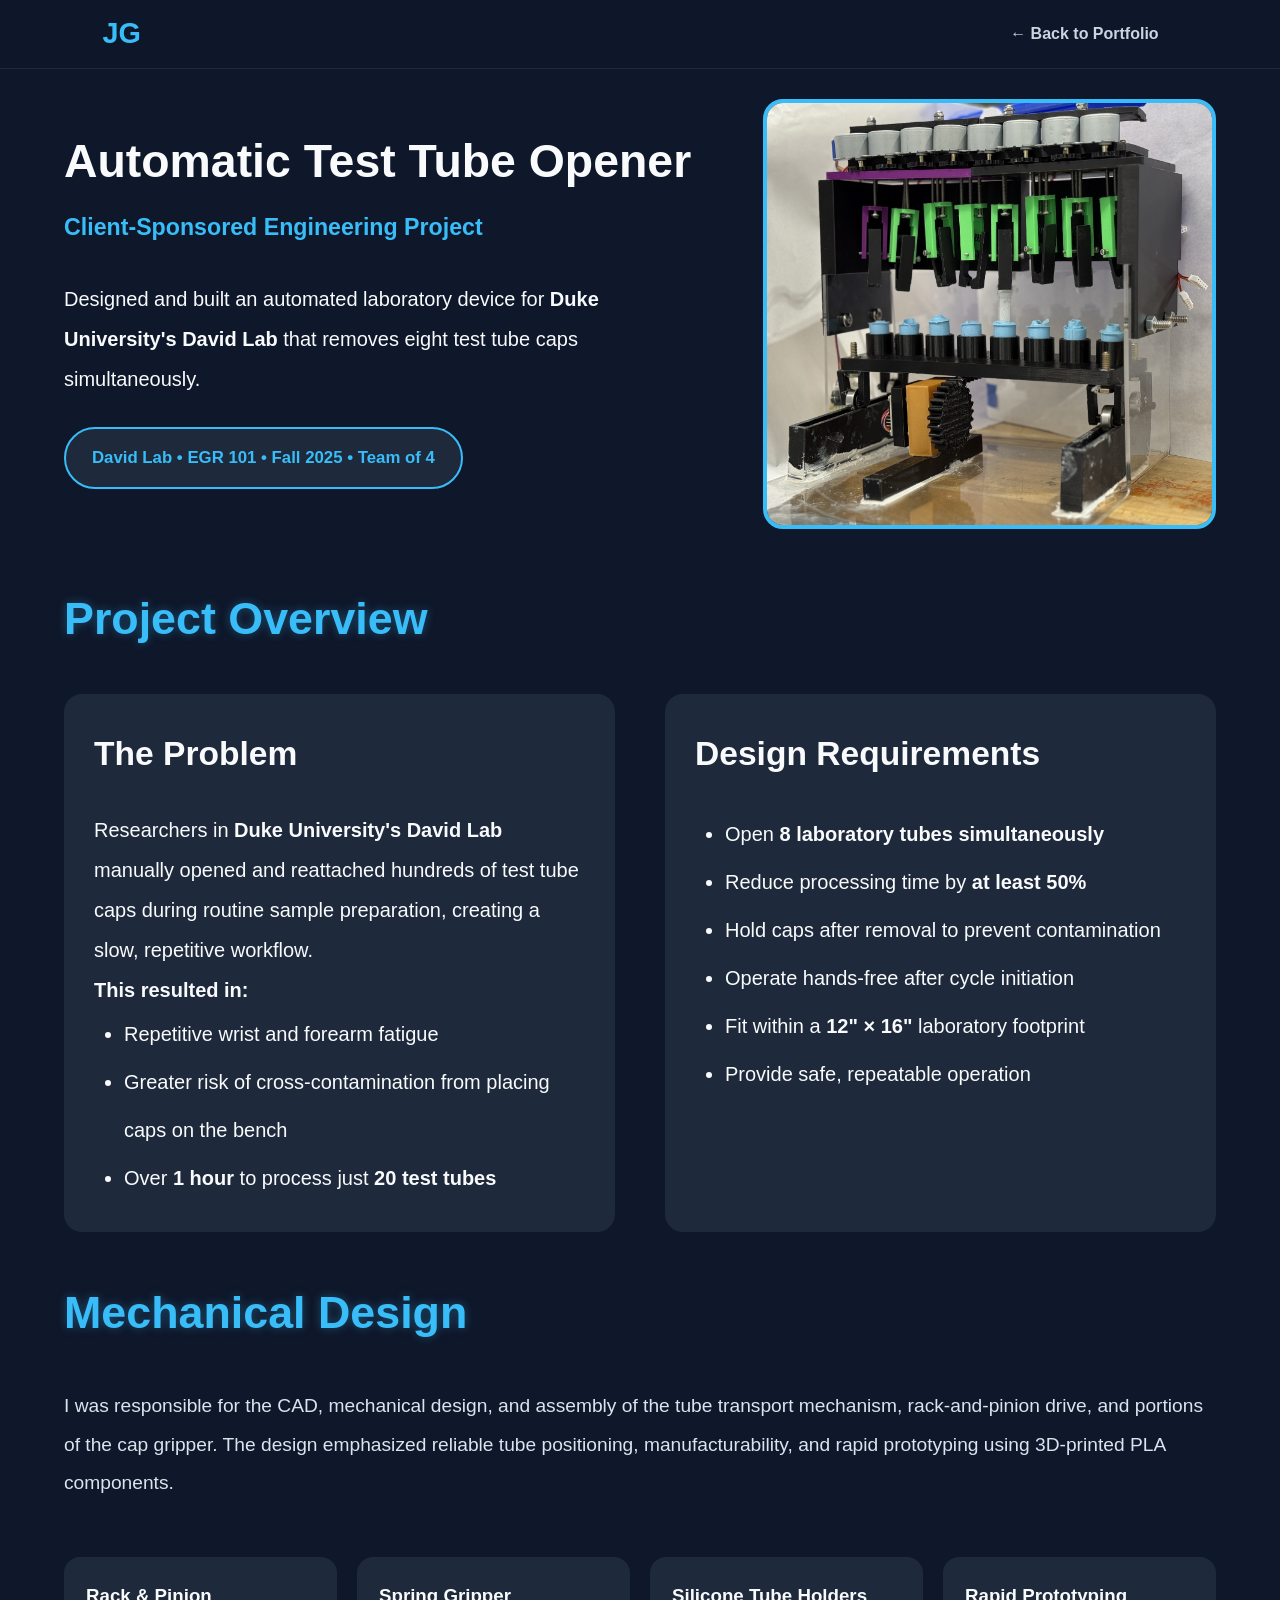
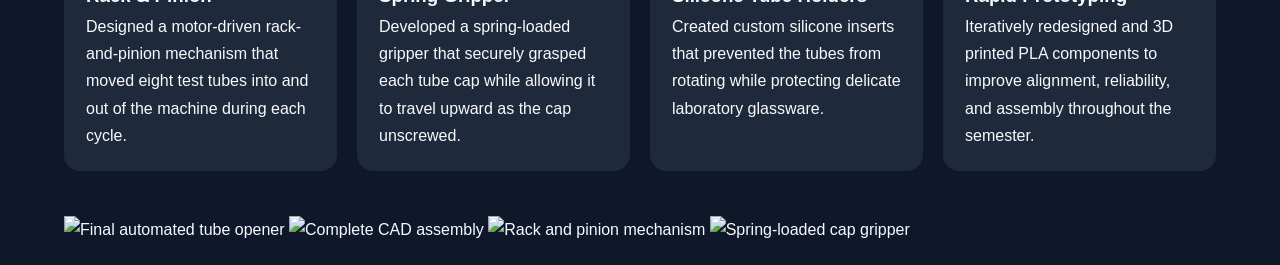
==== Projects/Automated-Test-Tube-Opener/index.html @ b1dd9703 "added tube opener page" ====
<!DOCTYPE html>
<html lang="en">

<head>

    <meta charset="UTF-8">
    <meta name="viewport" content="width=device-width, initial-scale=1.0">

    <title>Automatic Test Tube Opener | Jeremy Ginzburg</title>

    <link rel="stylesheet" href="style.css">

</head>

<body>

<!-- ========================================= -->
<!-- Header -->
<!-- ========================================= -->

<header>

    <a href="../../index.html" class="logo">
        JG
    </a>

    <nav>

        <a href="../../index.html">
            ← Back to Portfolio
        </a>

    </nav>

</header>

<!-- ========================================= -->
<!-- Hero -->
<!-- ========================================= -->

<section class="hero">

    <div>

        <h1>Automatic Test Tube Opener</h1>

        <p class="hero-subtitle">

            Client-Sponsored Engineering Project

        </p>

        <p class="hero-description">

            Designed and built an automated laboratory device for
            <strong>Duke University's David Lab</strong> that removes
            eight test tube caps simultaneously. 
        </p>

        <div class="project-links">

            <span class="project-button">

                David Lab • EGR 101 • Fall 2025 • Team of 4

            </span>

        </div>

    </div>

    <div class="hero-image">

        <img src="Images/Full-Device.jpg"
             alt="Automatic Test Tube Opener">

    </div>

</section>

<!-- ========================================= -->
<!-- Project Overview -->
<!-- ========================================= -->

<!-- ========================================= -->
<!-- Project Overview -->
<!-- ========================================= -->

<section>

    <h2>Project Overview</h2>

    <div class="overview-grid">

        <!-- Left Card -->

        <div class="overview-card">

            <h2>The Problem</h2>

            <p>

                Researchers in <strong>Duke University's David Lab</strong>
                manually opened and reattached hundreds of test tube caps
                during routine sample preparation, creating a slow,
                repetitive workflow.

            </p>

            <p>

                <strong>This resulted in:</strong>

            </p>

            <ul>

                <li>Repetitive wrist and forearm fatigue</li>

                <li>Greater risk of cross-contamination from placing caps on the bench</li>

                <li>Over <strong>1 hour</strong> to process just <strong>20 test tubes</strong></li>

            </ul>

        </div>

        <!-- Right Card -->

        <div class="overview-card">

            <h2>Design Requirements</h2>

            <ul>

                <li>Open <strong>8 laboratory tubes simultaneously</strong></li>

                <li>Reduce processing time by <strong>at least 50%</strong></li>

                <li>Hold caps after removal to prevent contamination</li>

                <li>Operate hands-free after cycle initiation</li>

                <li>Fit within a <strong>12" × 16"</strong> laboratory footprint</li>

                <li>Provide safe, repeatable operation</li>

            </ul>

        </div>

    </div>

</section>
<!-- ========================================= -->
<!-- Mechanical Design -->
<!-- ========================================= -->

<section>

    <h2>Mechanical Design</h2>

    <p class="section-intro">

        I was responsible for the CAD, mechanical design, and assembly of the
        tube transport mechanism, rack-and-pinion drive, and portions of the
        cap gripper. The design emphasized reliable tube positioning,
        manufacturability, and rapid prototyping using 3D-printed PLA
        components.

    </p>

    <!-- Design Features -->

    <div class="feature-grid">

        <div class="feature-box">
            <h3>Rack &amp; Pinion</h3>

            <p>
                Designed a motor-driven rack-and-pinion mechanism that moved
                eight test tubes into and out of the machine during each cycle.
            </p>
        </div>

        <div class="feature-box">
            <h3>Spring Gripper</h3>

            <p>
                Developed a spring-loaded gripper that securely grasped each
                tube cap while allowing it to travel upward as the cap
                unscrewed.
            </p>
        </div>

        <div class="feature-box">
            <h3>Silicone Tube Holders</h3>

            <p>
                Created custom silicone inserts that prevented the tubes from
                rotating while protecting delicate laboratory glassware.
            </p>
        </div>

        <div class="feature-box">
            <h3>Rapid Prototyping</h3>

            <p>
                Iteratively redesigned and 3D printed PLA components to improve
                alignment, reliability, and assembly throughout the semester.
            </p>
        </div>

    </div>

    <!-- Images -->

    <div class="gallery-grid">

        <img src="Images/full-device.jpg"
             alt="Final automated tube opener">

        <img src="Images/cad-assembly.png"
             alt="Complete CAD assembly">

        <img src="Images/rack-pinion.jpg"
             alt="Rack and pinion mechanism">

        <img src="Images/gripper.jpg"
             alt="Spring-loaded cap gripper">

    </div>

</section>

</body>

</html>
---- Projects/Automated-Test-Tube-Opener/style.css ----
/* =====================================================
   GENERAL
===================================================== */

*{
    margin:0;
    padding:0;
    box-sizing:border-box;
}

html{
    scroll-behavior:smooth;
}

body{
    font-family:Arial, Helvetica, sans-serif;
    background:#0f172a;
    color:#f8fafc;
    line-height:1.8;
}

/* =====================================================
   HEADER
===================================================== */

header{
    position:sticky;
    top:0;
    z-index:1000;

    display:flex;
    justify-content:space-between;
    align-items:center;

    padding:8px 8%;

    background:rgba(15,23,42,.95);
    backdrop-filter:blur(12px);
    border-bottom:1px solid #1e293b;
}

.logo{
    font-size:1.8rem;
    font-weight:700;
    color:#38bdf8;
    text-decoration:none;
}

nav{
    display:flex;
    gap:12px;
}

nav a{
    display:inline-flex;
    align-items:center;
    gap:8px;

    padding:10px 18px;

    color:#cbd5e1;
    text-decoration:none;
    font-weight:600;

    border-radius:999px;
    border:1px solid transparent;

    transition:all .25s ease;
}

nav a:hover{
    color:#38bdf8;
    background:#1e293b;
    border-color:#38bdf8;
    transform:translateY(-2px);
    box-shadow:0 0 14px rgba(56,189,248,.22);
}

/* =====================================================
   GLOBAL SECTION
===================================================== */

section{
    width:90%;
    max-width:1400px;
    margin:auto;
    padding:20px 0;
}

footer{
    width:90%;
    max-width:1400px;
    margin:auto;
    padding:20px 0;
    text-align:center;
    border-top:1px solid #1e293b;
}

section > h2{

    color:#38bdf8;
    font-size:2.8rem;
    font-weight:700;

    text-shadow:
        0 0 10px rgba(56,189,248,.35);

    margin-bottom:35px;
}

.section-intro{
    font-size:1.20rem;
    line-height:2;
    color:#dbe4ee;
    margin-bottom:55px;
    max-width:none;
}


/* =====================================================
   HERO
===================================================== */

.hero{
    display:grid;
    grid-template-columns:1.25fr .9fr;
    align-items:center;
    gap:70px;

    margin-top:10px;   /* adjust 40–70px to taste */
}

.hero h1{
    font-size:2.9rem;
    line-height:1.1;
    margin-bottom:20px;
}

.hero-subtitle{

    color:#38bdf8;
    font-size:1.45rem;
    font-weight:700;

    margin-bottom:30px;
}

.hero-description{

    max-width:680px;

    font-size:1.25rem;

    line-height:2;
}

.hero-image{
    text-align:center;
}

.hero-image img{

    width:100%;
    max-width:520px;

    height:auto;

    border-radius:20px;

    object-fit:cover;

    border:4px solid #38bdf8;
}
.project-links{

    margin:28px 0 12px;

    display:flex;
}

.project-button{

    display:inline-flex;

    align-items:center;

    padding:14px 26px;

    border-radius:999px;

    background:#1e293b;

    border:2px solid #38bdf8;

    color:#38bdf8;

    text-decoration:none;

    font-weight:600;
    
    font-size:1.05rem;

    transition:all .25s ease;
}

.project-button:hover{

    background:#38bdf8;

    color:#0f172a;

    transform:translateY(-3px);

    box-shadow:0 10px 25px rgba(56,189,248,.30);
}

.repo-description{

    margin-top:14px;

    color:#94a3b8;

    font-size:1rem;

    line-height:1.7;

    max-width:700px;
}

/* =====================================================
   OVERVIEW
===================================================== */

.overview-grid{

    display:grid;

    grid-template-columns:1fr 1fr;

    gap:50px;
    margin-top:0px;
}

.overview-card{

    background:#1e293b;

    border-radius:18px;

    padding:30px;
    transition:transform .25s ease, box-shadow .25s ease;
}
.overview-card:hover{
    transform:translateY(-6px);
    box-shadow:0 12px 30px rgba(0,0,0,.25);
}

.overview-card h2{

    font-size:2.1rem;

    margin-bottom:25px;
}

.overview-card:first-child p{

    font-size:1.25rem;

    line-height:2;
}

.overview-card ul{

    padding-left:30px;
}

.overview-card li{

    font-size:1.25rem;

    line-height:2.4;
}

/* =====================================================
   SYSTEM ARCHITECTURE
===================================================== */

.architecture-grid{

    display:grid;

    grid-template-columns:repeat(auto-fit,minmax(330px,1fr));

    gap:30px;
}

.architecture-card{

    background:#1e293b;

    border-radius:18px;

    padding:35px;

    transition:.25s;
}

.architecture-card:hover{

    transform:translateY(-6px);
}

.architecture-card h3{

    color:#38bdf8;

    font-size:1.8rem;

    margin-bottom:20px;
}

.architecture-card h4{

    color:#94a3b8;

    margin-top:20px;

    margin-bottom:12px;

    text-transform:uppercase;

    letter-spacing:1px;

    font-size:1.2rem;
}

.architecture-card ul{

    padding-left:24px;
}

.architecture-card li{

    font-size:1.1rem;

    line-height:2;
}
/* =====================================================
   MECHANICAL DESIGN
===================================================== */

.mechanical-design{
    width:90%;
    max-width:1200px;
    margin:auto;
    padding:35px 0;
}

.mechanical-design h2{
    font-size:2.5rem;
    color:#38bdf8;
    margin-bottom:20px;
}

.mechanical-design .section-intro{
    font-size:1.2rem;
    line-height:1.8;
    margin-bottom:35px;
}

/* ---------- Feature Cards ---------- */

.feature-grid{
    display:grid;
    grid-template-columns:repeat(4,1fr);
    gap:20px;
    margin-bottom:45px;
}

.feature-box{
    background:#1e293b;
    border-radius:16px;
    padding:22px;
    transition:.25s ease;
}

.feature-box:hover{
    transform:translateY(-6px);
    box-shadow:0 12px 30px rgba(0,0,0,.25);
}

.feature-box h4{
    color:#38bdf8;
    font-size:1.25rem;
    margin-bottom:12px;
}

.feature-box p{
    font-size:1rem;
    line-height:1.7;
}

/* ---------- CAD + Video ---------- */

.mechanical-media{
    display:grid;
    grid-template-columns:1fr 1fr;
    gap:35px;
}

.media-card{
    background:#1e293b;
    padding:22px;
    border-radius:18px;
}

.media-card img,
.media-card video{
    width:100%;
    height:400px;
    display:block;
    border-radius:14px;
}

.media-card h4{
    margin-top:18px;
    color:#38bdf8;
    font-size:1.25rem;
}

.media-card p{
    margin-top:8px;
    font-size:1rem;
    line-height:1.7;
}

/* =====================================================
   ELECTRONICS
===================================================== */

.electronics{
    padding:35px 0;
}

.electronics .section-intro{
    max-width:1200px;
    margin-bottom:30px;
    font-size:1.2rem;
    line-height:1.7;
}

/* ---------- Feature Cards ---------- */

.electronics-features{
    display:grid;
    grid-template-columns:repeat(4,1fr);
    gap:20px;
    margin-bottom:15px;
}

.electronics-card{
    background:#272b46;
    border-radius:16px;
    padding:22px;

    transition:transform .25s ease,
               box-shadow .25s ease;
}

.electronics-card:hover{
    transform:translateY(-6px);
    box-shadow:0 12px 30px rgba(0,0,0,.25);
}

.electronics-card h3{
    color:#38bdf8;
    font-size:1.3rem;
    margin-bottom:12px;
}

.electronics-card p{
    font-size:.98rem;
    line-height:1.6;
}

/* ---------- Images ---------- */

.electronics-images{
    display:grid;
    grid-template-columns:1fr 1fr;
    gap:25px;
    align-items:start;
}

.electronics-image{
    text-align:center;
}

.electronics-image img{
    width:100%;
    height:300px;
    object-fit:contain;
    background:white;
    border-radius:16px;
    display:block;
}

.diagram-caption{
    margin-top:12px;
    font-size:.9rem;
    font-style:italic;
    opacity:.75;
}

/* =====================================================
   BUTTONS
===================================================== */

.button{
    display:inline-block;
    margin-top:25px;
    padding:12px 30px;
    border:2px solid #38bdf8;
    border-radius:8px;
    color:white;
    text-decoration:none;
    transition:.25s;
}

.button:hover{
    background:#38bdf8;
    color:#0f172a;
}

/* =====================================================
   FOOTER
===================================================== */

footer{
    text-align:center;
    color:#94a3b8;
}

/* =====================================================
   MOBILE
===================================================== */

@media (max-width:1000px){

.hero{
    grid-template-columns:1fr;
    text-align:center;
}

.hero-description{
    margin:auto;
    font-size:1.25rem;
}

.hero-image{
    order:-1;
}

.overview-grid{
    grid-template-columns:1fr;
}

.architecture-grid{
    grid-template-columns:1fr;
}

.mechanical-grid{
    grid-template-columns:1fr;
}

.electronics-grid{
    grid-template-columns:1fr;
}

.feature-grid{
    grid-template-columns:1fr;
}

.hero-image img{
    width:320px;
    height:320px;
}

.mechanical-image img,
.mechanical-image video{
    width:100%;
}

h2{
    font-size:2.4rem;
}

.hero h1{
    font-size:2.8rem;
}

}
/*====================================================
ENGINEERING DEVELOPMENT TIMELINE
====================================================*/

.timeline{

    width:90%;
    max-width:1200px;
    margin:auto;
    padding:10px 0;
}

.timeline-card{

    background:#1e293b;

    border-radius:20px;

    padding:30px;

    margin-bottom:35px;

    transition:.25s;
}

.timeline-card:hover{

    transform:translateY(-6px);

    box-shadow:0 14px 35px rgba(0,0,0,.25);
}

.timeline-header{

    display:flex;

    justify-content:space-between;

    align-items:center;

    gap:20px;

    margin-bottom:22px;
}

.timeline-header h3{

    color:#38bdf8;

    font-size:1.7rem;

    margin:0;
}

.timeline-date{

    background:#334155;

    color:#38bdf8;

    padding:6px 14px;

    border-radius:999px;

    font-size:1.05rem;

    font-weight:700;

    white-space:nowrap;
}

.timeline-gallery{

    display:grid;

    grid-template-columns:repeat(3,1fr);

    gap:18px;

    margin-bottom:22px;
}

.timeline-gallery img,
.timeline-gallery video{

    width:100%;

    height:180px;

    object-fit:cover;

    border-radius:14px;

    background:white;
}

.timeline-card p{

    font-size:1.1rem;

    line-height:1.9;
}
/* =====================================================
   FUTURE DEVELOPMENT
===================================================== */

.future-development{
    margin-top:10px;
}

.future-grid{

    display:grid;

    grid-template-columns:repeat(3,1fr);

    gap:28px;

    margin-top:40px;
}

.future-card{

    background:#1e293b;

    padding:28px;

    border-radius:18px;

    transition:transform .25s ease,
               box-shadow .25s ease;
}

.future-card:hover{

    transform:translateY(-6px);

    box-shadow:0 12px 30px rgba(0,0,0,.25);
}

.future-card h3{

    color:#38bdf8;

    font-size:1.6rem;

    margin-bottom:18px;
}

.future-card ul{

    padding-left:22px;
}

.future-card li{

    font-size:1.08rem;

    line-height:1.9;

    margin-bottom:12px;
}
.closing-statement{

    max-width:900px;

    margin:70px auto 20px;

    text-align:center;
}

.closing-statement p{

    font-size:1.3rem;

    line-height:2;

    color:#dbe4ee;

    font-style:italic;
}
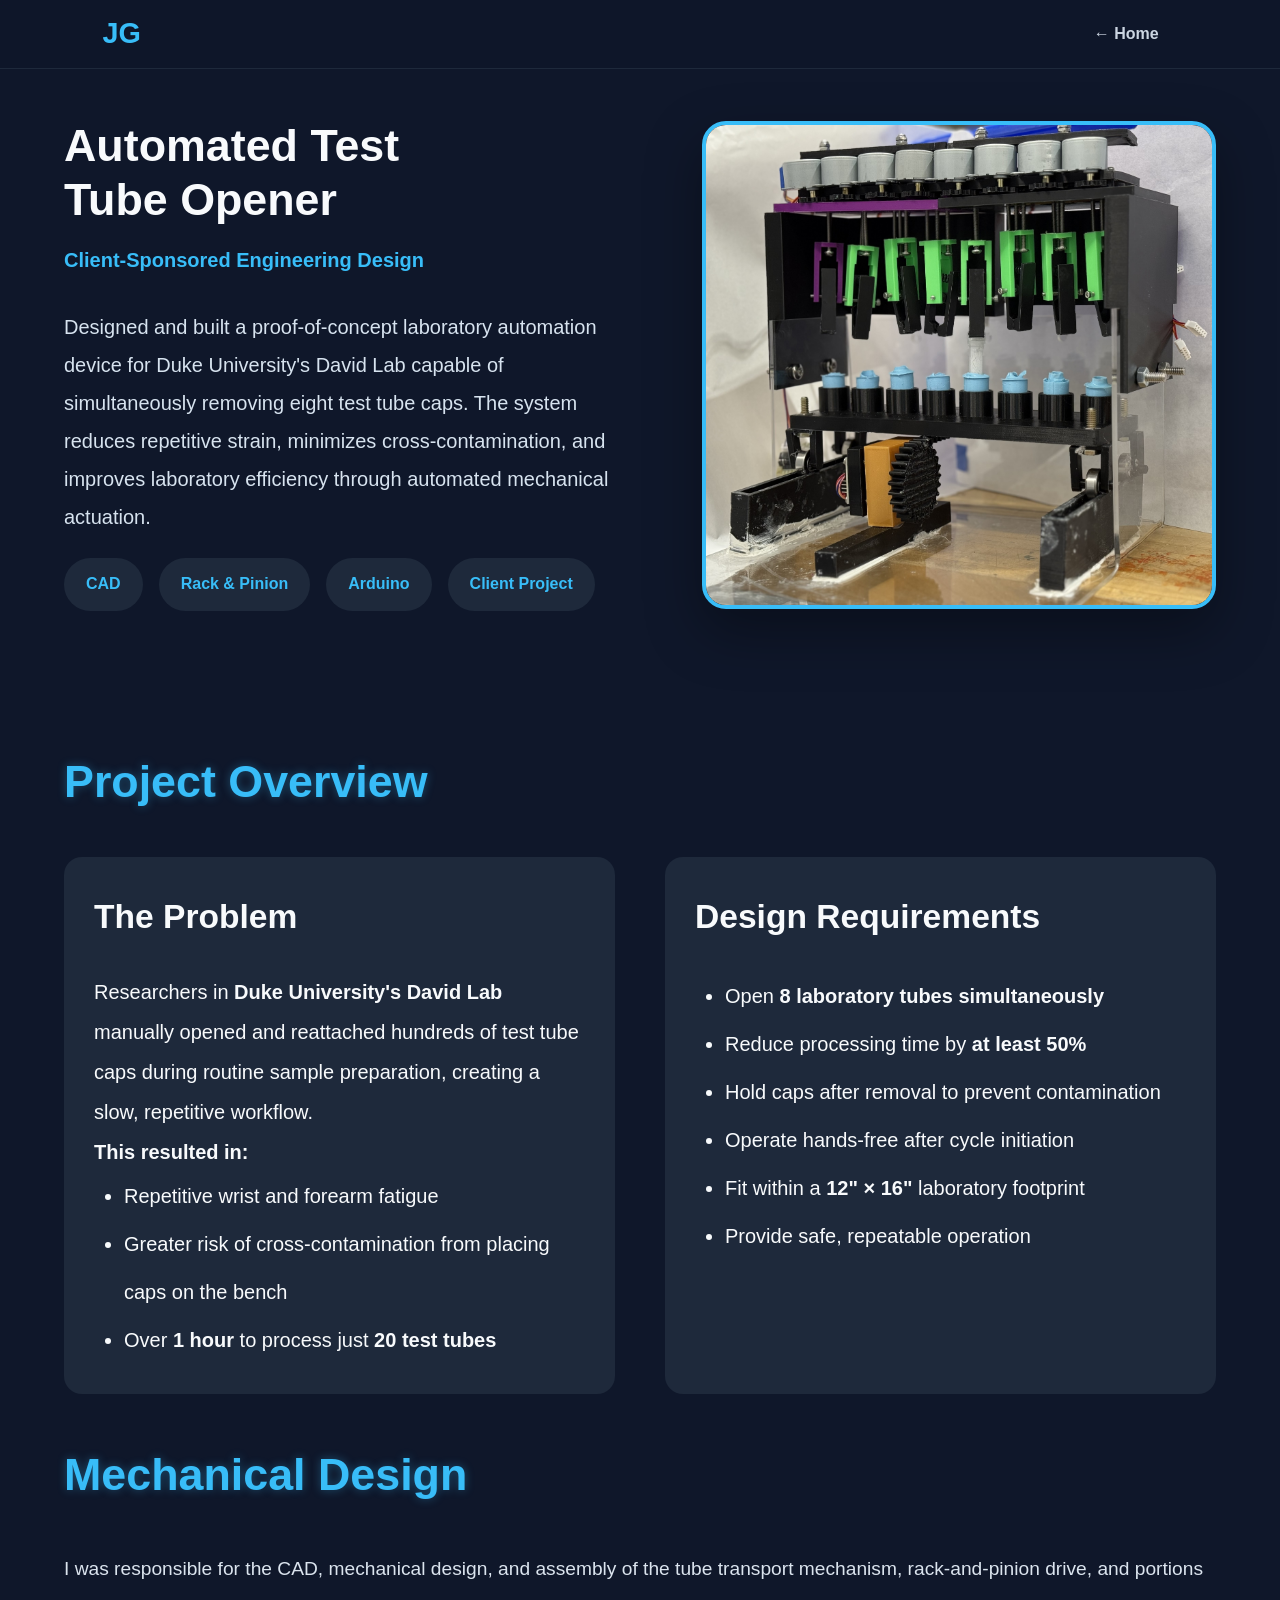
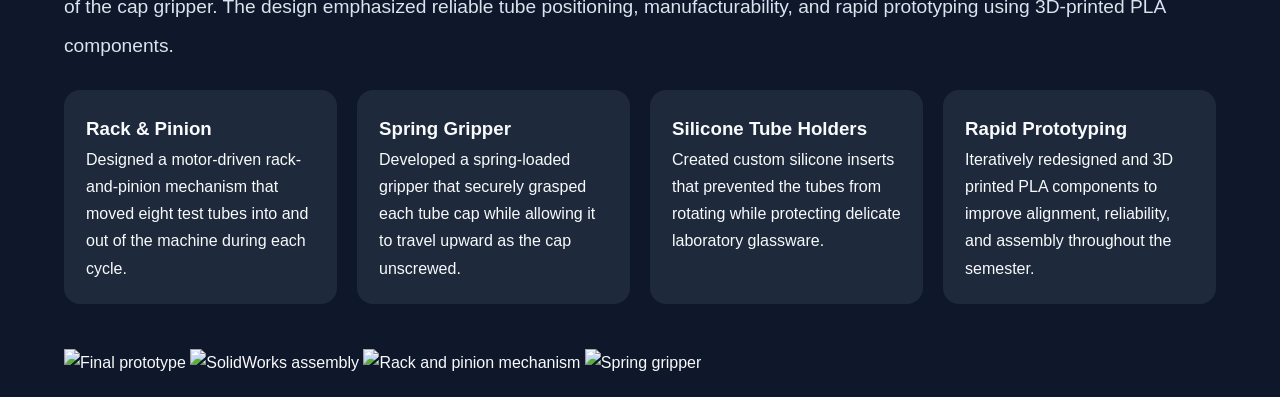
==== commit 190f7e48: "changed tube opener" ====
--- a/Projects/Automated-Test-Tube-Opener/index.html
+++ b/Projects/Automated-Test-Tube-Opener/index.html
@@ -6,7 +6,7 @@
     <meta charset="UTF-8">
     <meta name="viewport" content="width=device-width, initial-scale=1.0">
 
-    <title>Automatic Test Tube Opener | Jeremy Ginzburg</title>
+    <title>Automated Test Tube Opener | Jeremy Ginzburg</title>
 
     <link rel="stylesheet" href="style.css">
 
@@ -20,52 +20,46 @@
 
 <header>
 
-    <a href="../../index.html" class="logo">
-        JG
-    </a>
+    <a href="../../index.html" class="logo">JG</a>
 
     <nav>
-
-        <a href="../../index.html">
-            ← Back to Portfolio
-        </a>
-
+        <a href="../../index.html">← Home</a>
     </nav>
 
 </header>
 
-<!-- ========================================= -->
-<!-- Hero -->
-<!-- ========================================= -->
 
 <section class="hero">
 
-    <div>
-
-        <h1>Automatic Test Tube Opener</h1>
+    <div class="hero-content">
+
+        <h1>Automated Test <br> Tube Opener</h1>
 
         <p class="hero-subtitle">
-
-            Client-Sponsored Engineering Project
-
+            Client-Sponsored Engineering Design
         </p>
 
         <p class="hero-description">
 
-            Designed and built an automated laboratory device for
-            <strong>Duke University's David Lab</strong> that removes
-            eight test tube caps simultaneously. 
+            Designed and built a proof-of-concept laboratory automation device
+            for Duke University's David Lab capable of simultaneously removing
+            eight test tube caps. The system reduces repetitive strain,
+            minimizes cross-contamination, and improves laboratory efficiency
+            through automated mechanical actuation.
+
         </p>
 
-        <div class="project-links">
-
-            <span class="project-button">
-
-                David Lab • EGR 101 • Fall 2025 • Team of 4
-
-            </span>
-
-        </div>
+        <div class="hero-tags">
+
+    <span>CAD</span>
+
+    <span>Rack & Pinion</span>
+
+    <span>Arduino</span>
+
+    <span>Client Project</span>
+
+</div>
 
     </div>
 
@@ -213,23 +207,21 @@
 
     </div>
 
-    <!-- Images -->
-
-    <div class="gallery-grid">
-
-        <img src="Images/full-device.jpg"
-             alt="Final automated tube opener">
-
-        <img src="Images/cad-assembly.png"
-             alt="Complete CAD assembly">
-
-        <img src="Images/rack-pinion.jpg"
-             alt="Rack and pinion mechanism">
-
-        <img src="Images/gripper.jpg"
-             alt="Spring-loaded cap gripper">
-
-    </div>
+    <div class="mechanical-gallery">
+
+    <img src="Images/full-device.jpg"
+         alt="Final prototype">
+
+    <img src="Images/cad-assembly.png"
+         alt="SolidWorks assembly">
+
+    <img src="Images/rack-pinion.jpg"
+         alt="Rack and pinion mechanism">
+
+    <img src="Images/gripper.jpg"
+         alt="Spring gripper">
+
+</div>
 
 </section>
 
--- a/Projects/Automated-Test-Tube-Opener/style.css
+++ b/Projects/Automated-Test-Tube-Opener/style.css
@@ -1,3 +1,6 @@
+html, body{
+    overflow-x:hidden;
+}
 /* =====================================================
    GENERAL
 ===================================================== */
@@ -112,119 +115,124 @@
     font-size:1.20rem;
     line-height:2;
     color:#dbe4ee;
-    margin-bottom:55px;
+    margin-bottom:25px;
     max-width:none;
 }
 
 
-/* =====================================================
+/* ==========================================
    HERO
-===================================================== */
+========================================== */
 
 .hero{
-    display:grid;
-    grid-template-columns:1.25fr .9fr;
+
+    width:min(90%,1320px);
+
+    margin:30px auto 90px;
+
+    display:grid;
+    grid-template-columns:1.05fr .95fr;
+
+    gap:70px;
+
     align-items:center;
-    gap:70px;
-
-    margin-top:10px;   /* adjust 40–70px to taste */
-}
-
-.hero h1{
-    font-size:2.9rem;
-    line-height:1.1;
-    margin-bottom:20px;
+
+}
+
+.hero-content h1{
+
+    font-size:2.8rem;
+
+    line-height:1.2;
+
+    margin-bottom:16px;
+
 }
 
 .hero-subtitle{
 
     color:#38bdf8;
-    font-size:1.45rem;
-    font-weight:700;
+
+    font-size:1.25rem;
+
+    font-weight:600;
 
     margin-bottom:30px;
+
 }
 
 .hero-description{
 
-    max-width:680px;
+    max-width:650px;
 
     font-size:1.25rem;
 
-    line-height:2;
+    line-height:1.9;
+
+    color:#d7e3ef;
+
+    margin-bottom:22px;
+
+}
+
+.hero-tags{
+
+    display:flex;
+
+    flex-wrap:wrap;
+
+    gap:16px;
+
+}
+
+.hero-tags span{
+
+    background:#1e293b;
+
+    color:#38bdf8;
+
+    padding:12px 22px;
+
+    border-radius:999px;
+
+    font-weight:600;
+
+    font-size:1rem;
+
+    transition:.25s;
+
+}
+
+.hero-tags span:hover{
+
+    transform:translateY(-3px);
+
+    background:#26344a;
+
 }
 
 .hero-image{
-    text-align:center;
+
+    display:flex;
+
+    justify-content:center;
+
 }
 
 .hero-image img{
 
     width:100%;
+
     max-width:520px;
 
-    height:auto;
-
-    border-radius:20px;
-
-    object-fit:cover;
+    border-radius:24px;
 
     border:4px solid #38bdf8;
-}
-.project-links{
-
-    margin:28px 0 12px;
-
-    display:flex;
-}
-
-.project-button{
-
-    display:inline-flex;
-
-    align-items:center;
-
-    padding:14px 26px;
-
-    border-radius:999px;
-
-    background:#1e293b;
-
-    border:2px solid #38bdf8;
-
-    color:#38bdf8;
-
-    text-decoration:none;
-
-    font-weight:600;
-    
-    font-size:1.05rem;
-
-    transition:all .25s ease;
-}
-
-.project-button:hover{
-
-    background:#38bdf8;
-
-    color:#0f172a;
-
-    transform:translateY(-3px);
-
-    box-shadow:0 10px 25px rgba(56,189,248,.30);
-}
-
-.repo-description{
-
-    margin-top:14px;
-
-    color:#94a3b8;
-
-    font-size:1rem;
-
-    line-height:1.7;
-
-    max-width:700px;
+
+    display:block;
+
+    box-shadow:0 22px 55px rgba(0,0,0,.35);
+
 }
 
 /* =====================================================
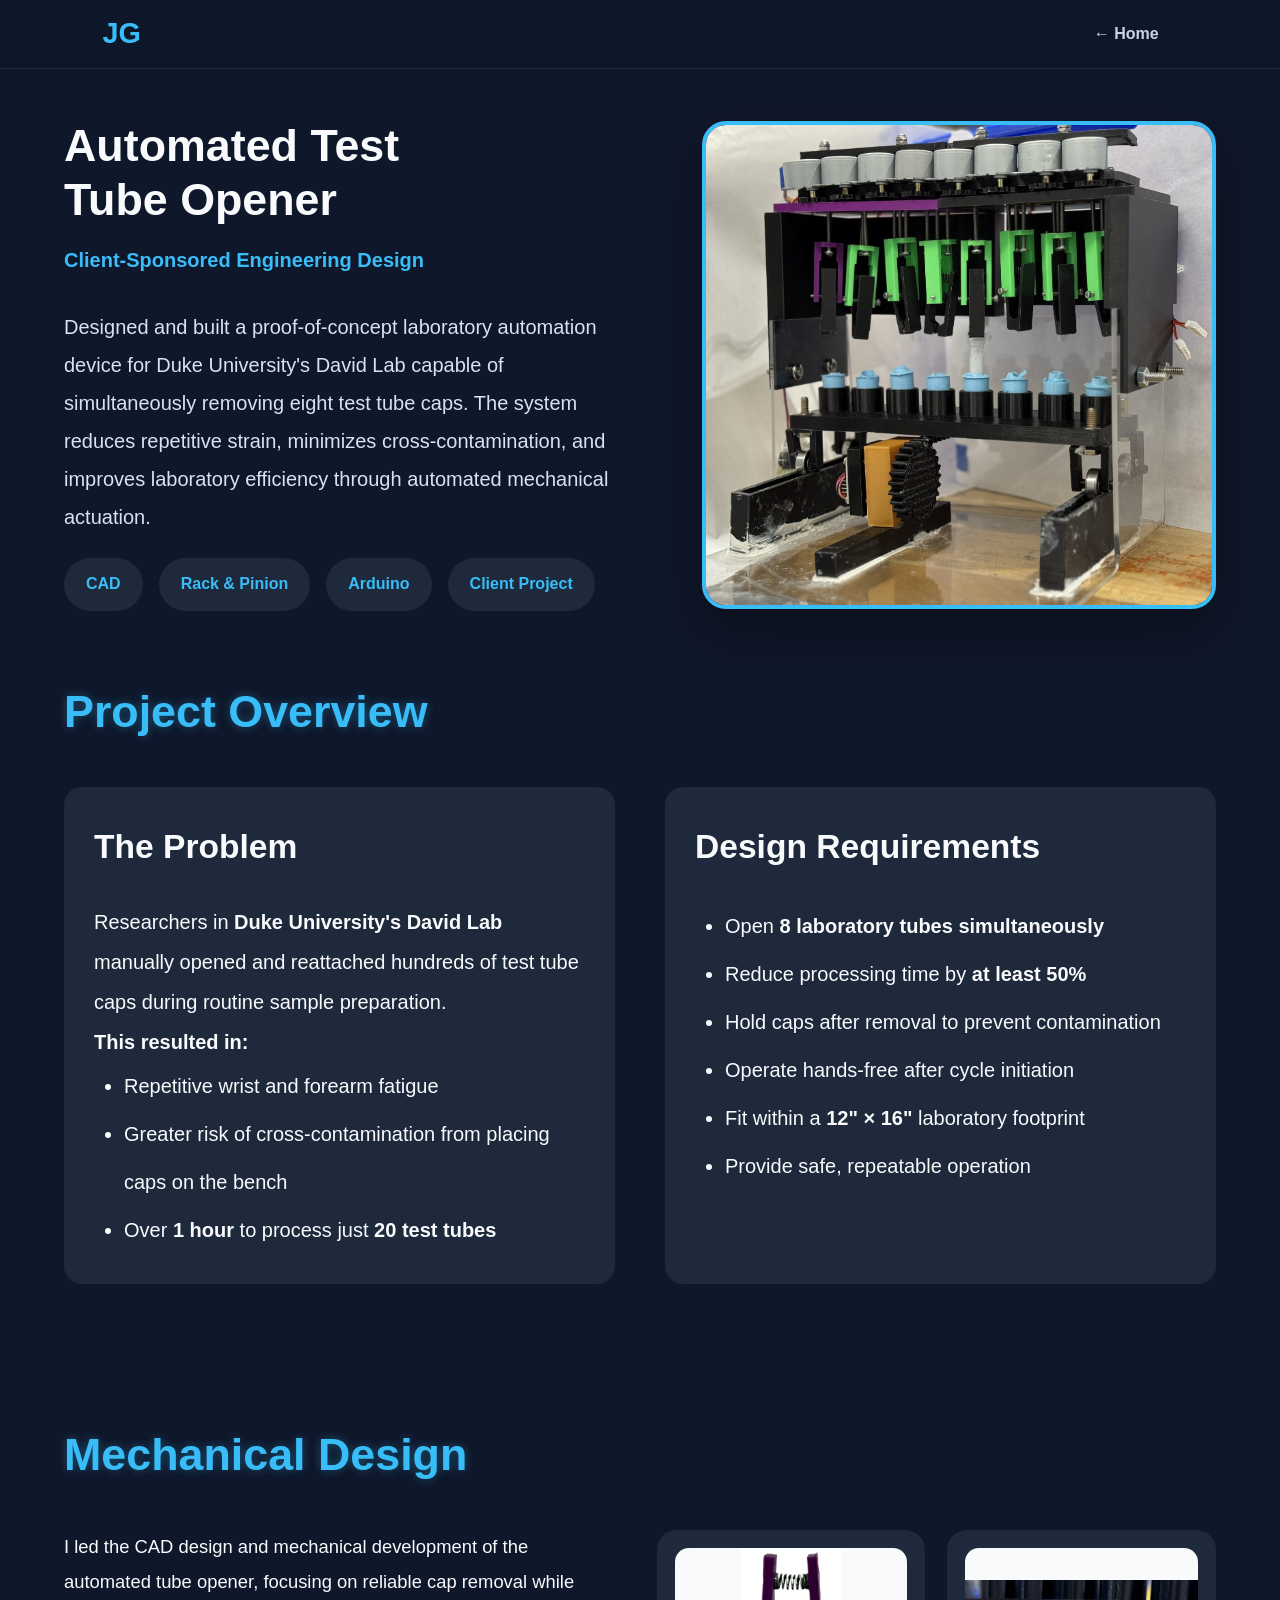
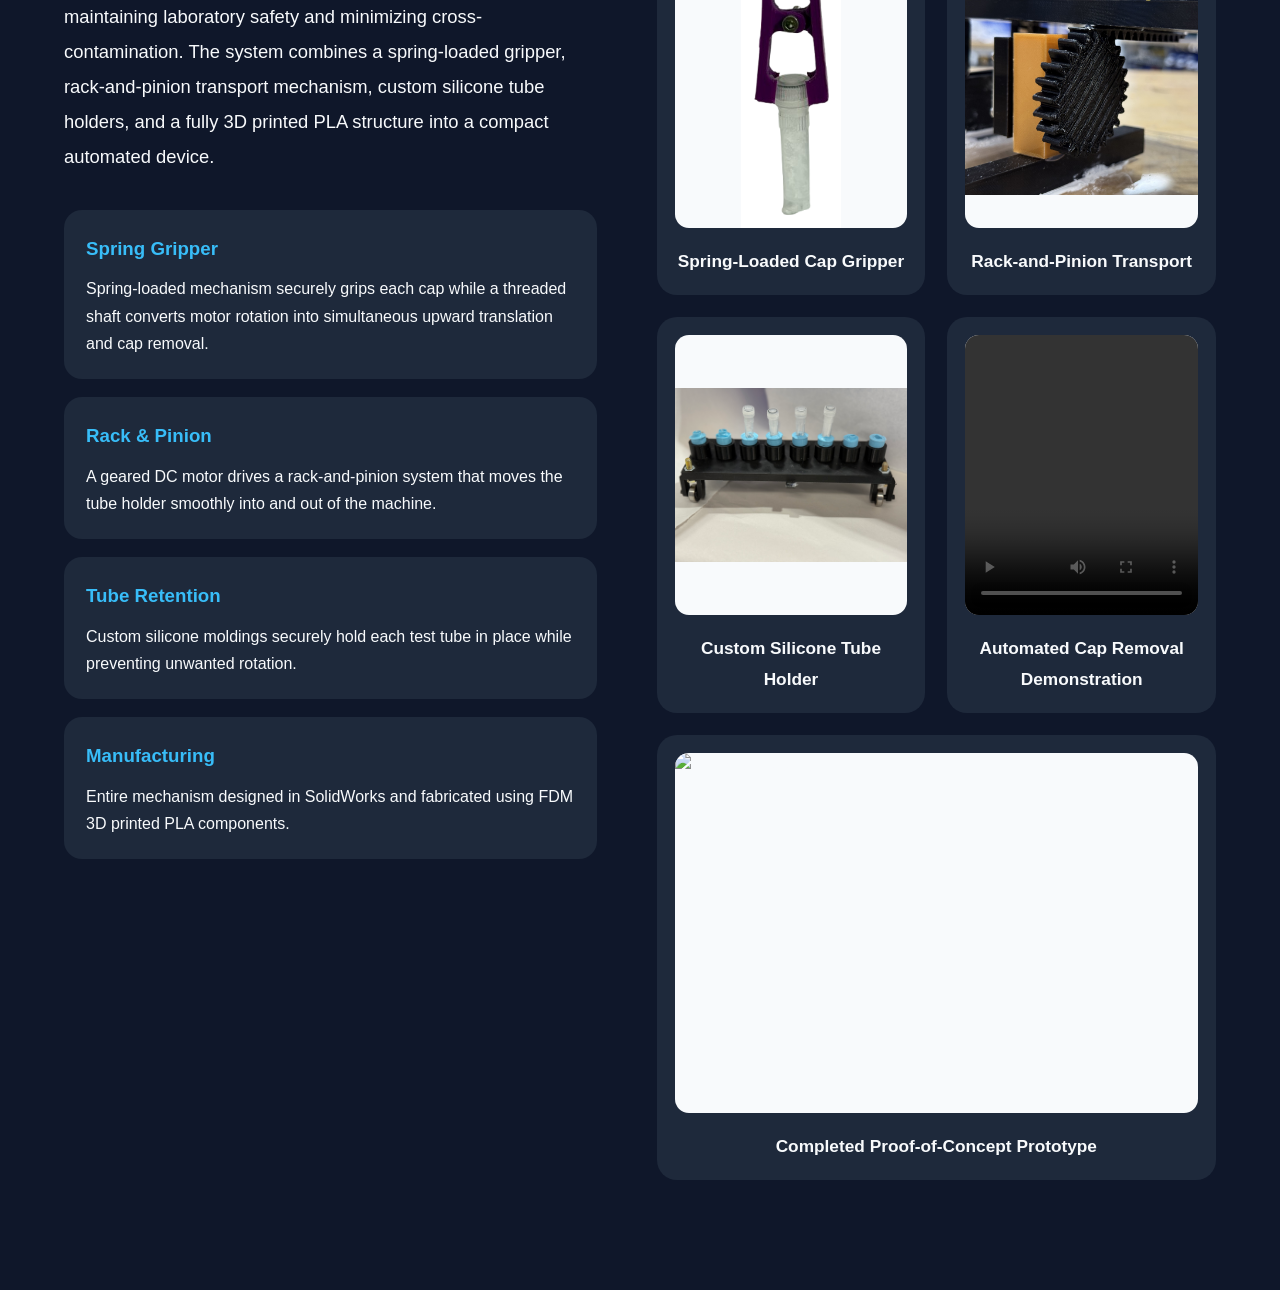
==== commit b50b620c: "image gallery" ====
--- a/Projects/Automated-Test-Tube-Opener/index.html
+++ b/Projects/Automated-Test-Tube-Opener/index.html
@@ -96,8 +96,7 @@
 
                 Researchers in <strong>Duke University's David Lab</strong>
                 manually opened and reattached hundreds of test tube caps
-                during routine sample preparation, creating a slow,
-                repetitive workflow.
+                during routine sample preparation.
 
             </p>
 
@@ -150,79 +149,148 @@
 <!-- Mechanical Design -->
 <!-- ========================================= -->
 
-<section>
+<section class="mechanical" id="mechanical">
 
     <h2>Mechanical Design</h2>
 
-    <p class="section-intro">
-
-        I was responsible for the CAD, mechanical design, and assembly of the
-        tube transport mechanism, rack-and-pinion drive, and portions of the
-        cap gripper. The design emphasized reliable tube positioning,
-        manufacturability, and rapid prototyping using 3D-printed PLA
-        components.
-
-    </p>
-
-    <!-- Design Features -->
-
-    <div class="feature-grid">
-
-        <div class="feature-box">
-            <h3>Rack &amp; Pinion</h3>
+    <div class="mechanical-layout">
+
+        <div class="mechanical-text">
 
             <p>
-                Designed a motor-driven rack-and-pinion mechanism that moved
-                eight test tubes into and out of the machine during each cycle.
+
+                I led the CAD design and mechanical development of the automated
+                tube opener, focusing on reliable cap removal while maintaining
+                laboratory safety and minimizing cross-contamination.
+
+                The system combines a spring-loaded gripper, rack-and-pinion
+                transport mechanism, custom silicone tube holders, and a
+                fully 3D printed PLA structure into a compact automated device.
+
             </p>
+
+            <div class="mechanical-features">
+
+                <div class="feature">
+
+                    <h3>Spring Gripper</h3>
+
+                    <p>
+                        Spring-loaded mechanism securely grips each cap while a
+                        threaded shaft converts motor rotation into simultaneous
+                        upward translation and cap removal.
+                    </p>
+
+                </div>
+
+                <div class="feature">
+
+                    <h3>Rack & Pinion</h3>
+
+                    <p>
+                        A geared DC motor drives a rack-and-pinion system that
+                        moves the tube holder smoothly into and out of the
+                        machine.
+                    </p>
+
+                </div>
+
+                <div class="feature">
+
+                    <h3>Tube Retention</h3>
+
+                    <p>
+                        Custom silicone moldings securely hold each test tube in
+                        place while preventing unwanted rotation.
+                    </p>
+
+                </div>
+
+                <div class="feature">
+
+                    <h3>Manufacturing</h3>
+
+                    <p>
+                        Entire mechanism designed in SolidWorks and fabricated
+                        using FDM 3D printed PLA components.
+                    </p>
+
+                </div>
+
+            </div>
+
         </div>
 
-        <div class="feature-box">
-            <h3>Spring Gripper</h3>
-
-            <p>
-                Developed a spring-loaded gripper that securely grasped each
-                tube cap while allowing it to travel upward as the cap
-                unscrewed.
-            </p>
-        </div>
-
-        <div class="feature-box">
-            <h3>Silicone Tube Holders</h3>
-
-            <p>
-                Created custom silicone inserts that prevented the tubes from
-                rotating while protecting delicate laboratory glassware.
-            </p>
-        </div>
-
-        <div class="feature-box">
-            <h3>Rapid Prototyping</h3>
-
-            <p>
-                Iteratively redesigned and 3D printed PLA components to improve
-                alignment, reliability, and assembly throughout the semester.
-            </p>
-        </div>
-
-    </div>
-
-    <div class="mechanical-gallery">
-
-    <img src="Images/full-device.jpg"
-         alt="Final prototype">
-
-    <img src="Images/cad-assembly.png"
-         alt="SolidWorks assembly">
-
-    <img src="Images/rack-pinion.jpg"
-         alt="Rack and pinion mechanism">
-
-    <img src="Images/gripper.jpg"
-         alt="Spring gripper">
+
+        <div class="mechanical-gallery">
+
+    <!-- Spring Gripper -->
+
+    <div class="gallery-card">
+
+        <img src="Images/Gripper.png"
+             alt="Spring Gripper">
+
+        <p>Spring-Loaded Cap Gripper</p>
+
+    </div>
+
+
+    <!-- Rack & Pinion -->
+
+    <div class="gallery-card">
+
+        <img src="Images/Gear.jpg"
+             alt="Rack and Pinion">
+
+        <p>Rack-and-Pinion Transport</p>
+
+    </div>
+
+
+    <!-- Silicone Holder -->
+
+    <div class="gallery-card">
+
+        <img src="Images/Rack.jpeg"
+             alt="Silicone Tube Holder">
+
+        <p>Custom Silicone Tube Holder</p>
+
+    </div>
+
+
+    <!-- Working Video -->
+
+    <div class="gallery-card">
+
+        <video controls playsinline>
+
+            <source src="Videos/Uncapping.mp4"
+                    type="video/mp4">
+
+        </video>
+
+        <p>Automated Cap Removal Demonstration</p>
+
+    </div>
+
+
+    <!-- Final Prototype -->
+
+    <div class="gallery-card gallery-wide">
+
+        <img src="Images/Prototype.jpg"
+             alt="Finished Prototype">
+
+        <p>Completed Proof-of-Concept Prototype</p>
+
+    </div>
 
 </div>
 
+    </div>
+
 </section>
 
 </body>
--- a/Projects/Automated-Test-Tube-Opener/style.css
+++ b/Projects/Automated-Test-Tube-Opener/style.css
@@ -1,6 +1,3 @@
-html, body{
-    overflow-x:hidden;
-}
 /* =====================================================
    GENERAL
 ===================================================== */
@@ -128,7 +125,7 @@
 
     width:min(90%,1320px);
 
-    margin:30px auto 90px;
+    margin:30px auto 20px;
 
     display:grid;
     grid-template-columns:1.05fr .95fr;
@@ -357,89 +354,151 @@
    MECHANICAL DESIGN
 ===================================================== */
 
-.mechanical-design{
-    width:90%;
-    max-width:1200px;
-    margin:auto;
-    padding:35px 0;
-}
-
-.mechanical-design h2{
-    font-size:2.5rem;
-    color:#38bdf8;
-    margin-bottom:20px;
-}
-
-.mechanical-design .section-intro{
-    font-size:1.2rem;
-    line-height:1.8;
+.mechanical{
+
+    margin:90px auto;
+
+}
+
+.mechanical-layout{
+
+    display:grid;
+
+    grid-template-columns:1fr 1.05fr;
+
+    gap:60px;
+
+    align-items:start;
+
+}
+
+.mechanical-text p{
+
+    font-size:1.15rem;
+
+    line-height:1.9;
+
     margin-bottom:35px;
-}
-
-/* ---------- Feature Cards ---------- */
-
-.feature-grid{
-    display:grid;
-    grid-template-columns:repeat(4,1fr);
-    gap:20px;
-    margin-bottom:45px;
-}
-
-.feature-box{
+
+}
+
+.mechanical-features{
+
+    display:grid;
+
+    gap:18px;
+
+}
+
+.feature{
+
     background:#1e293b;
-    border-radius:16px;
+
     padding:22px;
+
+    border-radius:18px;
+
+    transition:.25s;
+
+}
+
+.feature:hover{
+
+    transform:translateY(-5px);
+
+}
+
+.feature h3{
+
+    color:#38bdf8;
+
+    margin-bottom:10px;
+
+}
+
+.feature p{
+
+    margin:0;
+
+    font-size:1rem;
+
+    line-height:1.7;
+
+}
+
+/* =========================================
+   Mechanical Gallery
+========================================= */
+
+.mechanical-gallery{
+
+    display:grid;
+
+    grid-template-columns:repeat(2,1fr);
+
+    gap:22px;
+
+}
+
+.gallery-card{
+
+    background:#1e293b;
+
+    border-radius:20px;
+
+    padding:18px;
+
     transition:.25s ease;
-}
-
-.feature-box:hover{
-    transform:translateY(-6px);
-    box-shadow:0 12px 30px rgba(0,0,0,.25);
-}
-
-.feature-box h4{
-    color:#38bdf8;
-    font-size:1.25rem;
-    margin-bottom:12px;
-}
-
-.feature-box p{
-    font-size:1rem;
-    line-height:1.7;
-}
-
-/* ---------- CAD + Video ---------- */
-
-.mechanical-media{
-    display:grid;
-    grid-template-columns:1fr 1fr;
-    gap:35px;
-}
-
-.media-card{
-    background:#1e293b;
-    padding:22px;
-    border-radius:18px;
-}
-
-.media-card img,
-.media-card video{
+
+}
+
+.gallery-card:hover{
+
+    transform:translateY(-5px);
+
+}
+
+.gallery-card img,
+.gallery-card video{
+
     width:100%;
-    height:400px;
+
+    height:280px;
+
+    object-fit:contain;
+
+    background:#f8fafc;
+
+    border-radius:14px;
+
     display:block;
-    border-radius:14px;
-}
-
-.media-card h4{
+
+}
+
+.gallery-card p{
+
     margin-top:18px;
-    color:#38bdf8;
-    font-size:1.25rem;
-}
-
-.media-card p{
-    margin-top:8px;
-    font-size:1rem;
-    line-height:1.7;
+
+    text-align:center;
+
+    font-size:1.08rem;
+
+    font-weight:600;
+
+    color:#f8fafc;
+
+}
+
+.gallery-wide{
+
+    grid-column:1 / span 2;
+
+}
+
+.gallery-wide img{
+
+    height:360px;
+
 }
 
 /* =====================================================
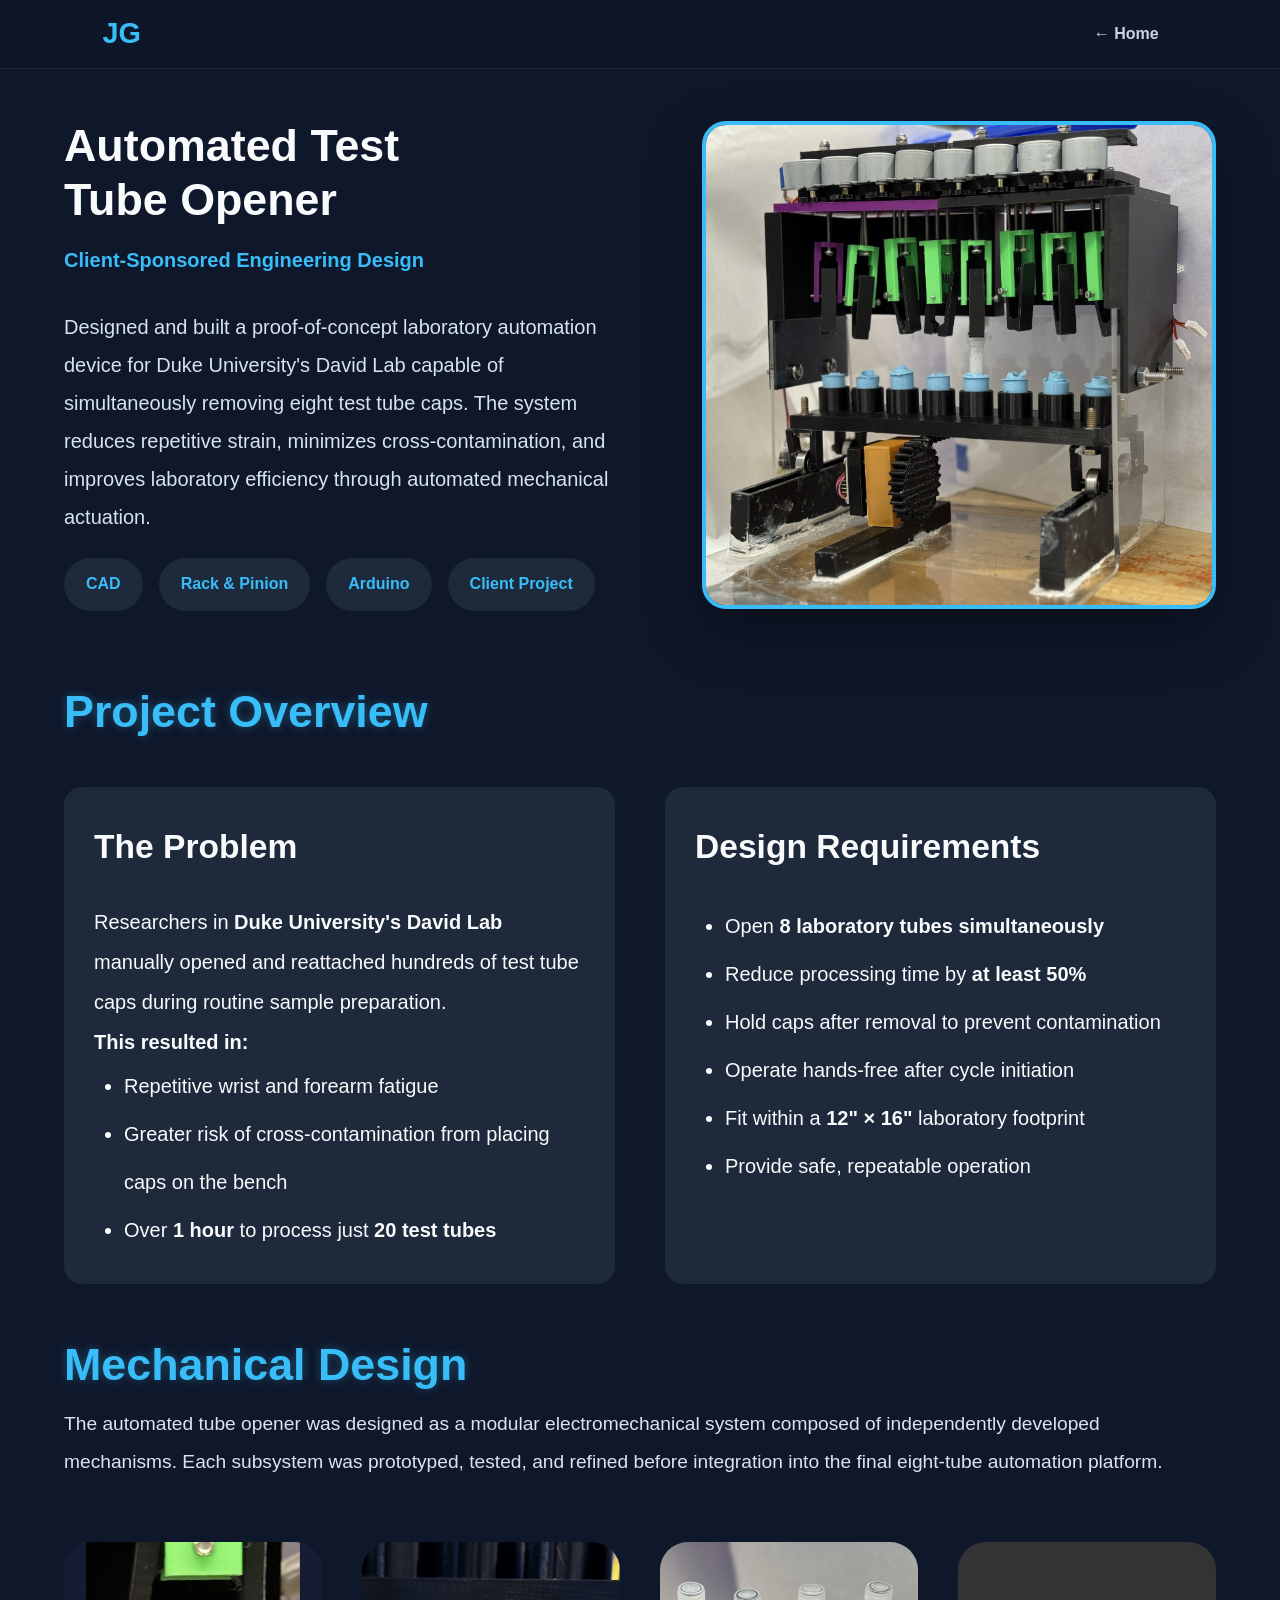
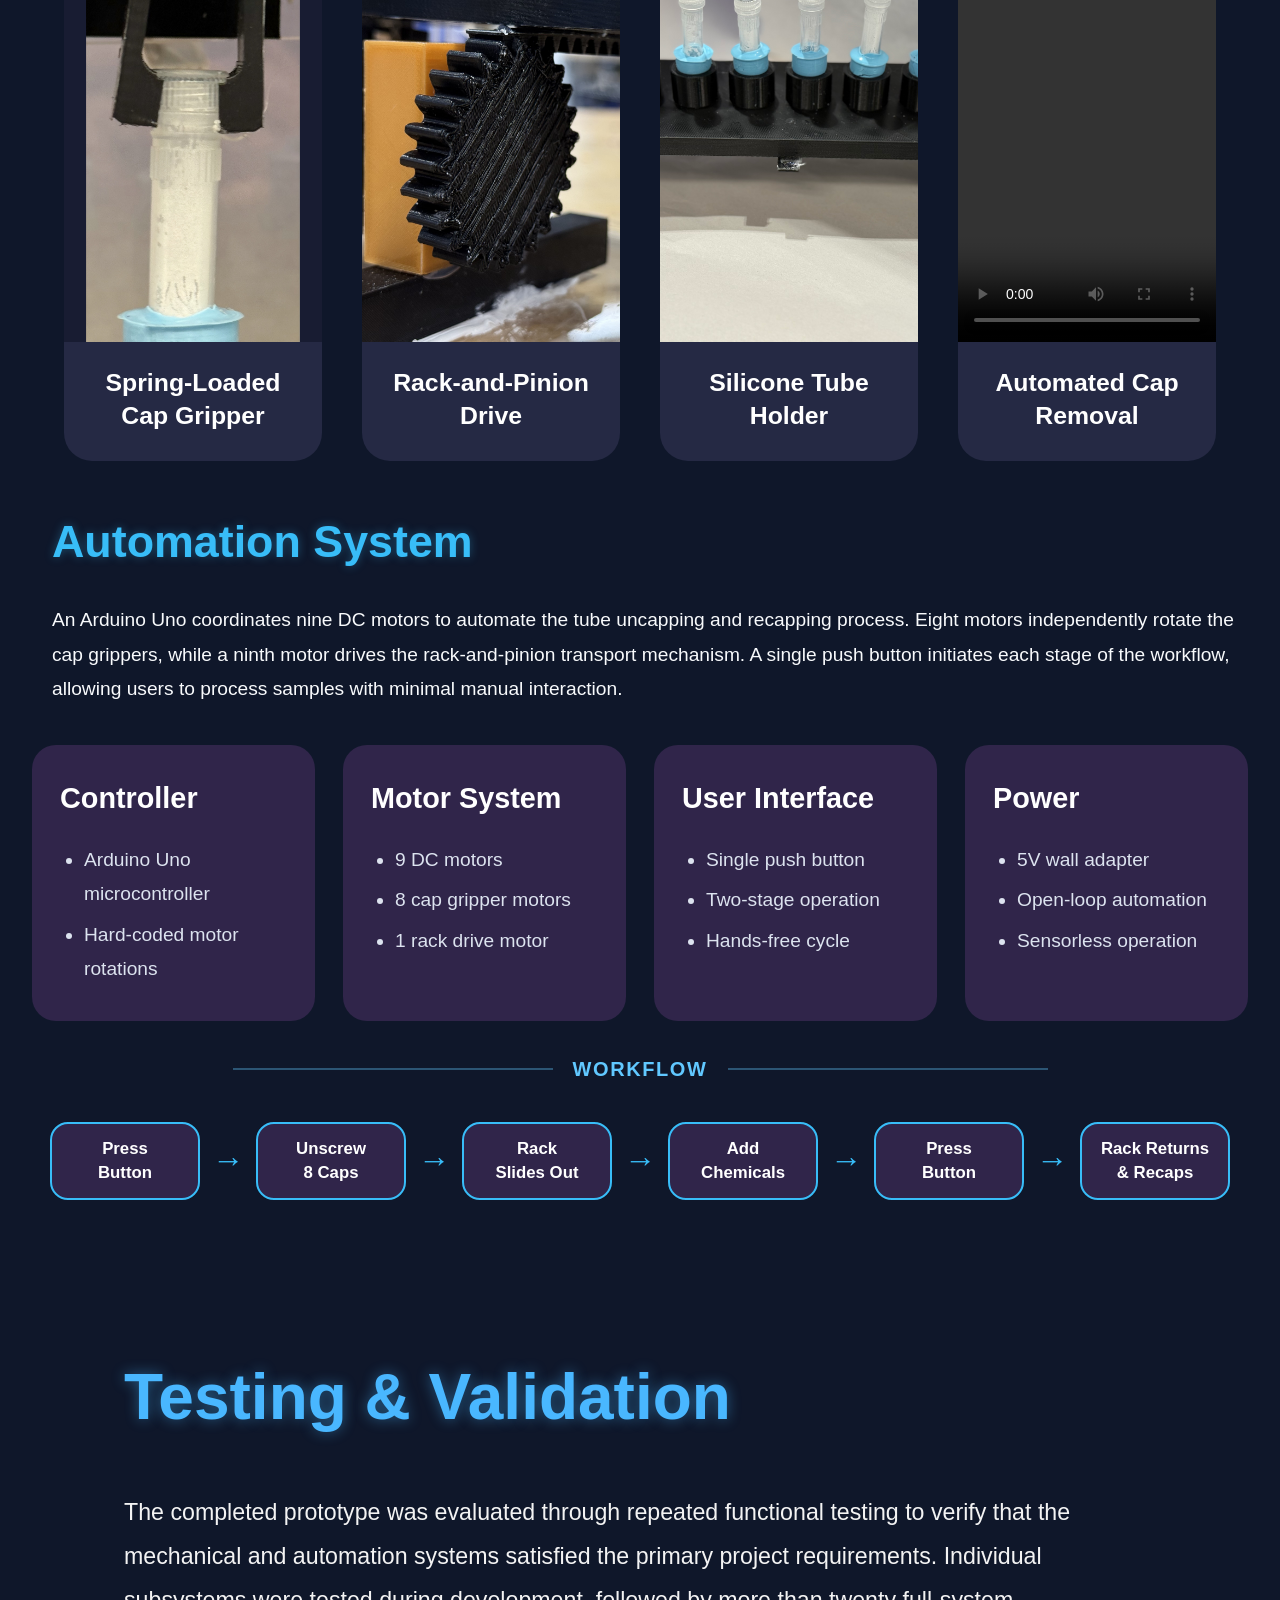
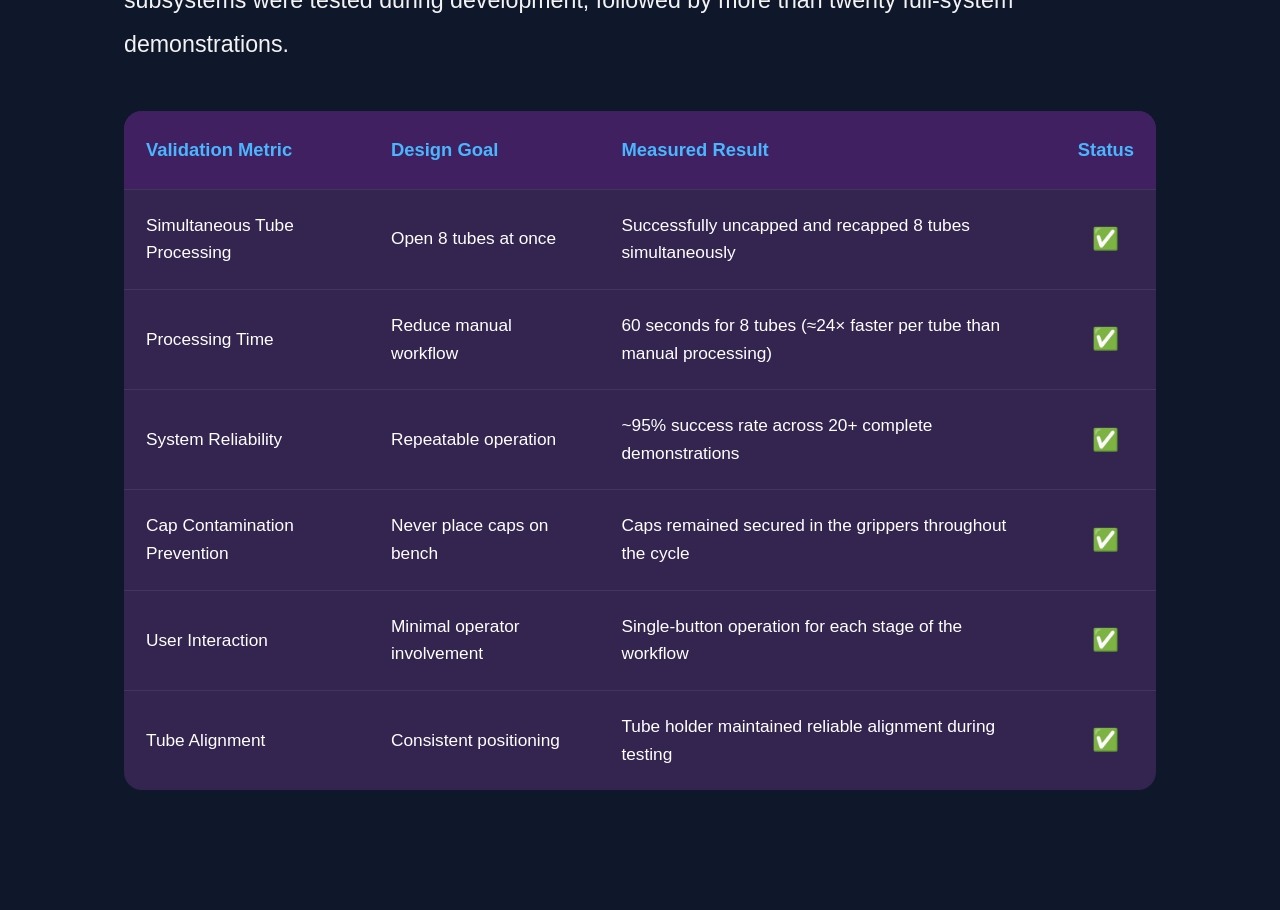
==== commit 15612479: "tube opener page" ====
--- a/Projects/Automated-Test-Tube-Opener/index.html
+++ b/Projects/Automated-Test-Tube-Opener/index.html
@@ -149,146 +149,244 @@
 <!-- Mechanical Design -->
 <!-- ========================================= -->
 
-<section class="mechanical" id="mechanical">
+<section class="mechanical-design">
 
     <h2>Mechanical Design</h2>
 
-    <div class="mechanical-layout">
-
-        <div class="mechanical-text">
-
-            <p>
-
-                I led the CAD design and mechanical development of the automated
-                tube opener, focusing on reliable cap removal while maintaining
-                laboratory safety and minimizing cross-contamination.
-
-                The system combines a spring-loaded gripper, rack-and-pinion
-                transport mechanism, custom silicone tube holders, and a
-                fully 3D printed PLA structure into a compact automated device.
-
-            </p>
-
-            <div class="mechanical-features">
-
-                <div class="feature">
-
-                    <h3>Spring Gripper</h3>
-
-                    <p>
-                        Spring-loaded mechanism securely grips each cap while a
-                        threaded shaft converts motor rotation into simultaneous
-                        upward translation and cap removal.
-                    </p>
-
-                </div>
-
-                <div class="feature">
-
-                    <h3>Rack & Pinion</h3>
-
-                    <p>
-                        A geared DC motor drives a rack-and-pinion system that
-                        moves the tube holder smoothly into and out of the
-                        machine.
-                    </p>
-
-                </div>
-
-                <div class="feature">
-
-                    <h3>Tube Retention</h3>
-
-                    <p>
-                        Custom silicone moldings securely hold each test tube in
-                        place while preventing unwanted rotation.
-                    </p>
-
-                </div>
-
-                <div class="feature">
-
-                    <h3>Manufacturing</h3>
-
-                    <p>
-                        Entire mechanism designed in SolidWorks and fabricated
-                        using FDM 3D printed PLA components.
-                    </p>
-
-                </div>
-
+    <p class="section-intro">
+        The automated tube opener was designed as a modular electromechanical
+        system composed of independently developed mechanisms. Each subsystem
+        was prototyped, tested, and refined before integration into the final
+        eight-tube automation platform.
+    </p>
+
+    <div class="mechanical-gallery">
+
+        <!-- Cap Gripper -->
+
+        <div class="gallery-card">
+
+            <div class="gallery-image gripper-image">
+                <img src="Images/Tube-In-Gripper.jpeg"
+                     alt="Spring-Loaded Cap Gripper">
             </div>
 
-        </div>
-
-
-        <div class="mechanical-gallery">
-
-    <!-- Spring Gripper -->
-
-    <div class="gallery-card">
-
-        <img src="Images/Gripper.png"
-             alt="Spring Gripper">
-
-        <p>Spring-Loaded Cap Gripper</p>
-
-    </div>
-
-
-    <!-- Rack & Pinion -->
-
-    <div class="gallery-card">
-
-        <img src="Images/Gear.jpg"
-             alt="Rack and Pinion">
-
-        <p>Rack-and-Pinion Transport</p>
-
-    </div>
-
-
-    <!-- Silicone Holder -->
-
-    <div class="gallery-card">
-
-        <img src="Images/Rack.jpeg"
-             alt="Silicone Tube Holder">
-
-        <p>Custom Silicone Tube Holder</p>
-
-    </div>
-
-
-    <!-- Working Video -->
-
-    <div class="gallery-card">
-
-        <video controls playsinline>
-
-            <source src="Videos/Uncapping.mp4"
-                    type="video/mp4">
-
-        </video>
-
-        <p>Automated Cap Removal Demonstration</p>
-
-    </div>
-
-
-    <!-- Final Prototype -->
-
-    <div class="gallery-card gallery-wide">
-
-        <img src="Images/Prototype.jpg"
-             alt="Finished Prototype">
-
-        <p>Completed Proof-of-Concept Prototype</p>
-
-    </div>
-
+            <h3>Spring-Loaded Cap Gripper</h3>
+
+        </div>
+
+        <!-- Rack and Pinion -->
+
+        <div class="gallery-card">
+
+            <div class="gallery-image">
+                <img src="Images/Gear.jpg"
+                     alt="Rack and Pinion Drive">
+            </div>
+
+            <h3>Rack-and-Pinion Drive</h3>
+
+        </div>
+
+        <!-- Tube Holder -->
+
+        <div class="gallery-card">
+
+            <div class="gallery-image">
+                <img src="Images/Rack.jpeg"
+                     alt="Silicone Tube Holder">
+            </div>
+
+            <h3>Silicone Tube Holder</h3>
+
+        </div>
+
+        <!-- Demo -->
+
+        <div class="gallery-card">
+
+            <div class="gallery-image">
+
+                <video controls preload="metadata">
+                    <source src="Videos/Uncapping.mov" type="video/mp4">
+                </video>
+
+            </div>
+
+            <h3>Automated Cap Removal</h3>
+
+        </div>
+
+    </div>
+
+</section>
+
+<!-- ========================================= -->
+<!-- Automation System -->
+<!-- ========================================= -->
+
+<section class="automation-system">
+
+    <h2>Automation System</h2>
+
+    <p class="automation-intro">
+        An Arduino Uno coordinates nine DC motors to automate the tube uncapping
+        and recapping process. Eight motors independently rotate the cap grippers,
+        while a ninth motor drives the rack-and-pinion transport mechanism. A
+        single push button initiates each stage of the workflow, allowing users
+        to process samples with minimal manual interaction.
+    </p>
+
+    <!-- Hardware Cards -->
+
+    <div class="automation-grid">
+
+        <div class="automation-card">
+            <h3>Controller</h3>
+            <ul>
+                <li>Arduino Uno microcontroller</li>
+                <li>Hard-coded motor rotations</li>
+            </ul>
+        </div>
+
+        <div class="automation-card">
+            <h3>Motor System</h3>
+            <ul>
+                <li>9 DC motors</li>
+                <li>8 cap gripper motors</li>
+                <li>1 rack drive motor</li>
+            </ul>
+        </div>
+
+        <div class="automation-card">
+            <h3>User Interface</h3>
+            <ul>
+                <li>Single push button</li>
+                <li>Two-stage operation</li>
+                <li>Hands-free cycle</li>
+            </ul>
+        </div>
+
+        <div class="automation-card">
+            <h3>Power</h3>
+            <ul>
+                <li>5V wall adapter</li>
+                <li>Open-loop automation</li>
+                <li>Sensorless operation</li>
+            </ul>
+        </div>
+
+    </div>
+    <div class="sequence-divider">
+    <span>Workflow</span>
 </div>
 
+    <!-- Workflow -->
+
+        <div class="workflow">
+
+        <div class="step">Press<br>Button</div>
+
+        <div class="arrow">→</div>
+
+        <div class="step">Unscrew<br>8 Caps</div>
+
+        <div class="arrow">→</div>
+
+        <div class="step">Rack<br>Slides Out</div>
+
+        <div class="arrow">→</div>
+
+        <div class="step">Add<br>Chemicals</div>
+
+        <div class="arrow">→</div>
+
+        <div class="step">Press<br>Button</div>
+
+        <div class="arrow">→</div>
+
+        <div class="step">Rack Returns<br>&amp; Recaps</div>
+
+    </div>
+
+</section>
+
+<!-- ========================================= -->
+<!-- Testing & Validation -->
+<!-- ========================================= -->
+
+<section class="testing-section">
+
+    <h2>Testing & Validation</h2>
+
+    <p class="section-intro">
+        The completed prototype was evaluated through repeated functional testing
+        to verify that the mechanical and automation systems satisfied the primary
+        project requirements. Individual subsystems were tested during development,
+        followed by more than twenty full-system demonstrations.
+    </p>
+
+    <div class="testing-table">
+
+        <table>
+
+            <thead>
+                <tr>
+                    <th>Validation Metric</th>
+                    <th>Design Goal</th>
+                    <th>Measured Result</th>
+                    <th>Status</th>
+                </tr>
+            </thead>
+
+            <tbody>
+
+                <tr>
+                    <td>Simultaneous Tube Processing</td>
+                    <td>Open 8 tubes at once</td>
+                    <td>Successfully uncapped and recapped 8 tubes simultaneously</td>
+                    <td>✅</td>
+                </tr>
+
+                <tr>
+                    <td>Processing Time</td>
+                    <td>Reduce manual workflow</td>
+                    <td>60 seconds for 8 tubes (≈24× faster per tube than manual processing)</td>
+                    <td>✅</td>
+                </tr>
+
+                <tr>
+                    <td>System Reliability</td>
+                    <td>Repeatable operation</td>
+                    <td>~95% success rate across 20+ complete demonstrations</td>
+                    <td>✅</td>
+                </tr>
+
+                <tr>
+                    <td>Cap Contamination Prevention</td>
+                    <td>Never place caps on bench</td>
+                    <td>Caps remained secured in the grippers throughout the cycle</td>
+                    <td>✅</td>
+                </tr>
+
+                <tr>
+                    <td>User Interaction</td>
+                    <td>Minimal operator involvement</td>
+                    <td>Single-button operation for each stage of the workflow</td>
+                    <td>✅</td>
+                </tr>
+
+                <tr>
+                    <td>Tube Alignment</td>
+                    <td>Consistent positioning</td>
+                    <td>Tube holder maintained reliable alignment during testing</td>
+                    <td>✅</td>
+                </tr>
+
+            </tbody>
+
+        </table>
+
     </div>
 
 </section>
--- a/Projects/Automated-Test-Tube-Opener/style.css
+++ b/Projects/Automated-Test-Tube-Opener/style.css
@@ -350,233 +350,343 @@
 
     line-height:2;
 }
-/* =====================================================
-   MECHANICAL DESIGN
-===================================================== */
-
-.mechanical{
-
-    margin:90px auto;
-
-}
-
-.mechanical-layout{
-
-    display:grid;
-
-    grid-template-columns:1fr 1.05fr;
-
-    gap:60px;
-
-    align-items:start;
-
-}
-
-.mechanical-text p{
-
-    font-size:1.15rem;
-
-    line-height:1.9;
-
-    margin-bottom:35px;
-
-}
-
-.mechanical-features{
-
-    display:grid;
-
-    gap:18px;
-
-}
-
-.feature{
-
-    background:#1e293b;
-
-    padding:22px;
-
-    border-radius:18px;
-
-    transition:.25s;
-
-}
-
-.feature:hover{
-
-    transform:translateY(-5px);
-
-}
-
-.feature h3{
-
-    color:#38bdf8;
-
-    margin-bottom:10px;
-
-}
-
-.feature p{
-
-    margin:0;
-
-    font-size:1rem;
-
-    line-height:1.7;
-
-}
-
 /* =========================================
-   Mechanical Gallery
+   Mechanical Design
 ========================================= */
 
+.mechanical-design h2,
+.mechanical-design .section-intro{
+
+    max-width:1200px;
+    margin:0 auto;
+
+}
+
 .mechanical-gallery{
 
-    display:grid;
-
-    grid-template-columns:repeat(2,1fr);
-
-    gap:22px;
-
-}
-
-.gallery-card{
-
-    background:#1e293b;
-
-    border-radius:20px;
-
-    padding:18px;
-
-    transition:.25s ease;
-
-}
-
-.gallery-card:hover{
-
-    transform:translateY(-5px);
-
-}
-
-.gallery-card img,
-.gallery-card video{
-
-    width:100%;
-
-    height:280px;
-
-    object-fit:contain;
-
-    background:#f8fafc;
-
-    border-radius:14px;
-
-    display:block;
-
-}
-
-.gallery-card p{
-
-    margin-top:18px;
-
-    text-align:center;
-
-    font-size:1.08rem;
-
-    font-weight:600;
-
-    color:#f8fafc;
-
-}
-
-.gallery-wide{
-
-    grid-column:1 / span 2;
-
-}
-
-.gallery-wide img{
-
-    height:360px;
-
-}
-
-/* =====================================================
-   ELECTRONICS
-===================================================== */
-
-.electronics{
-    padding:35px 0;
-}
-
-.electronics .section-intro{
-    max-width:1200px;
-    margin-bottom:30px;
-    font-size:1.2rem;
-    line-height:1.7;
-}
-
-/* ---------- Feature Cards ---------- */
-
-.electronics-features{
+    max-width:1500px;
+    margin:60px auto 0;
+
     display:grid;
     grid-template-columns:repeat(4,1fr);
+    gap:40px;
+
+}
+
+.gallery-card{
+
+    background:#252944;
+
+    border-radius:28px;
+
+    overflow:hidden;
+
+    transition:.3s;
+
+}
+
+.gallery-card:hover{
+
+    transform:translateY(-8px);
+
+}
+
+.gallery-image{
+
+    height:400px;
+
+    overflow:hidden;
+
+    background:#181c32;
+
+}
+
+/* ---------- Images ---------- */
+
+.gallery-image img{
+
+    width:100%;
+    height:100%;
+
+    display:block;
+
+    object-fit:cover;
+
+}
+
+/* Only the gripper image */
+
+.gripper-image img{
+
+    object-fit:contain;
+
+    transform:scale(1.08);
+
+}
+
+/* ---------- Video ---------- */
+
+.gallery-image video{
+
+    width:100%;
+    height:100%;
+
+    object-fit:cover;
+
+    display:block;
+
+}
+
+/* ---------- Titles ---------- */
+
+.gallery-card h3{
+
+    padding:24px 20px 28px;
+
+    font-size:1.55rem;
+    font-weight:700;
+
+    line-height:1.35;
+    text-align:center;
+
+    color:#fff;
+
+}
+
+/* ---------- Mobile ---------- */
+
+@media (max-width:1100px){
+
+    .mechanical-gallery{
+
+        grid-template-columns:repeat(2,1fr);
+
+    }
+
+}
+
+@media (max-width:700px){
+
+    .mechanical-gallery{
+
+        grid-template-columns:1fr;
+
+    }
+
+}
+/*=========================================
+AUTOMATION SYSTEM
+=========================================*/
+
+.automation-system{
+    width:min(1500px,95%);
+    margin:0 auto;
+}
+
+.automation-system h2{
+
+    margin-bottom:22px;
+    padding-left:20px;
+    padding-bottom:-10px;
+}
+
+.automation-intro{
+
+    font-size:1.2rem;
+    line-height:1.8;
+    max-width:1500px;
+    margin-bottom:38px;
+    padding-left:20px;
+
+}
+
+/* ---------- Cards ---------- */
+
+.automation-grid{
+
+    display:grid;
+    grid-template-columns:repeat(4,1fr);
+    gap:28px;
+    margin-bottom:30px;
+
+}
+
+.automation-card{
+
+    background:#30254a;
+    border-radius:24px;
+    padding:28px;
+    min-height: 120px;
+    height: auto;
+
+    transition:
+        transform .25s ease,
+        box-shadow .25s ease;
+
+}
+.automation-card:hover{
+    transform:translateY(-8px);
+
+    box-shadow:
+        0 18px 35px rgba(0,0,0,.35),
+        0 0 18px rgba(61,180,255,.15);
+}
+
+.automation-card h3{
+
+    font-size:1.8rem;
+    margin-bottom:18px;
+    color:white;
+
+}
+
+.automation-card ul{
+
+    padding-left:24px;
+
+}
+
+.automation-card li{
+
+    font-size:1.2rem;
+    line-height:1.8;
+    color:#dce3ef;
+    margin-bottom:6px;
+
+}
+.sequence-divider{
+    display:flex;
+    align-items:center;
+    justify-content:center;
     gap:20px;
-    margin-bottom:15px;
-}
-
-.electronics-card{
-    background:#272b46;
-    border-radius:16px;
-    padding:22px;
-
-    transition:transform .25s ease,
-               box-shadow .25s ease;
-}
-
-.electronics-card:hover{
-    transform:translateY(-6px);
-    box-shadow:0 12px 30px rgba(0,0,0,.25);
-}
-
-.electronics-card h3{
+    margin:30px 0 35px;
+}
+
+.sequence-divider::before,
+.sequence-divider::after{
+    content:"";
+    width:320px;
+    height:2px;
+    background:rgba(97,200,255,.35);
+}
+
+.sequence-divider span{
+    color:#61c8ff;
+    font-size:1.25rem;
+    font-weight:600;
+    letter-spacing:.08em;
+    text-transform:uppercase;
+}
+
+/* ---------- Workflow ---------- */
+
+.workflow-title{
+
+    text-align:center;
+    font-size:2rem;
+    margin-bottom:22px;
+    color:white;
+
+}
+
+.workflow{
+
+    display:flex;
+    justify-content:center;
+    align-items:center;
+    gap:12px;
+    flex-wrap:wrap;
+
+}
+
+.step{
+
+    background:#30254a;
+    border:2px solid #38bdf8;
+    border-radius:18px;
+
+    width:150px;
+    height:78px;
+
+    display:flex;
+    justify-content:center;
+    align-items:center;
+
+    text-align:center;
+
+    font-size:1.05rem;
+    font-weight:600;
+    color:white;
+    line-height:1.4;
+
+     transition:
+        transform .25s ease,
+        box-shadow .25s ease,
+        border-color .25s ease,
+        background .25s ease;
+
+}
+.sequence-flow:hover .sequence-arrow{
+
+    color:#61c8ff;
+
+    text-shadow:0 0 10px #3db4ff;
+
+    transition:.25s;
+}
+.step:hover{
+
+    transform:translateY(-5px);
+
+    border-color:#61c8ff;
+
+    background:#40205d;
+
+    box-shadow:
+        0 0 22px rgba(61,180,255,.45),
+        0 10px 25px rgba(0,0,0,.35);
+}
+
+.arrow{
+
+    font-size:2rem;
     color:#38bdf8;
-    font-size:1.3rem;
-    margin-bottom:12px;
-}
-
-.electronics-card p{
-    font-size:.98rem;
-    line-height:1.6;
-}
-
-/* ---------- Images ---------- */
-
-.electronics-images{
-    display:grid;
-    grid-template-columns:1fr 1fr;
-    gap:25px;
-    align-items:start;
-}
-
-.electronics-image{
-    text-align:center;
-}
-
-.electronics-image img{
-    width:100%;
-    height:300px;
-    object-fit:contain;
-    background:white;
-    border-radius:16px;
-    display:block;
-}
-
-.diagram-caption{
-    margin-top:12px;
-    font-size:.9rem;
-    font-style:italic;
-    opacity:.75;
+    font-weight:bold;
+
+}
+
+/* ---------- Responsive ---------- */
+
+@media (max-width:1150px){
+
+    .automation-grid{
+
+        grid-template-columns:repeat(2,1fr);
+
+    }
+
+}
+
+@media (max-width:750px){
+
+    .automation-grid{
+
+        grid-template-columns:1fr;
+
+    }
+
+    .workflow{
+
+        flex-direction:column;
+
+    }
+
+    .arrow{
+
+        transform:rotate(90deg);
+
+    }
+
 }
 
 /* =====================================================
@@ -667,6 +777,119 @@
 }
 
 }
+/*==========================================
+Testing & Validation
+==========================================*/
+
+.testing-section{
+
+    max-width:1600px;
+
+    margin:120px auto;
+
+    padding:0 60px;
+
+}
+
+.testing-section h2{
+
+    font-size:64px;
+
+    color:#49b7ff;
+
+    margin-bottom:35px;
+
+    text-shadow:0 0 14px rgba(73,183,255,.45);
+
+}
+
+.testing-section .section-intro{
+
+    font-size:1.45rem;
+
+    line-height:1.9;
+
+    max-width:1200px;
+
+    margin-bottom:45px;
+
+    color:#f3f3f3;
+
+}
+
+.testing-table{
+
+    overflow-x:auto;
+
+}
+
+.testing-table table{
+
+    width:100%;
+
+    border-collapse:collapse;
+
+    background:#33254f;
+
+    border-radius:18px;
+
+    overflow:hidden;
+
+}
+
+.testing-table thead{
+
+    background:#402060;
+
+}
+
+.testing-table th{
+
+    padding:22px;
+
+    text-align:left;
+
+    color:#49b7ff;
+
+    font-size:1.15rem;
+
+    font-weight:700;
+
+}
+
+.testing-table td{
+
+    padding:22px;
+
+    font-size:1.08rem;
+
+    color:white;
+
+    border-top:1px solid rgba(255,255,255,.08);
+
+    line-height:1.6;
+
+}
+
+.testing-table tbody tr{
+
+    transition:.25s;
+
+}
+
+.testing-table tbody tr:hover{
+
+    background:#3f2d60;
+
+}
+
+.testing-table td:last-child{
+
+    text-align:center;
+
+    font-size:1.35rem;
+
+}
 /*====================================================
 ENGINEERING DEVELOPMENT TIMELINE
 ====================================================*/
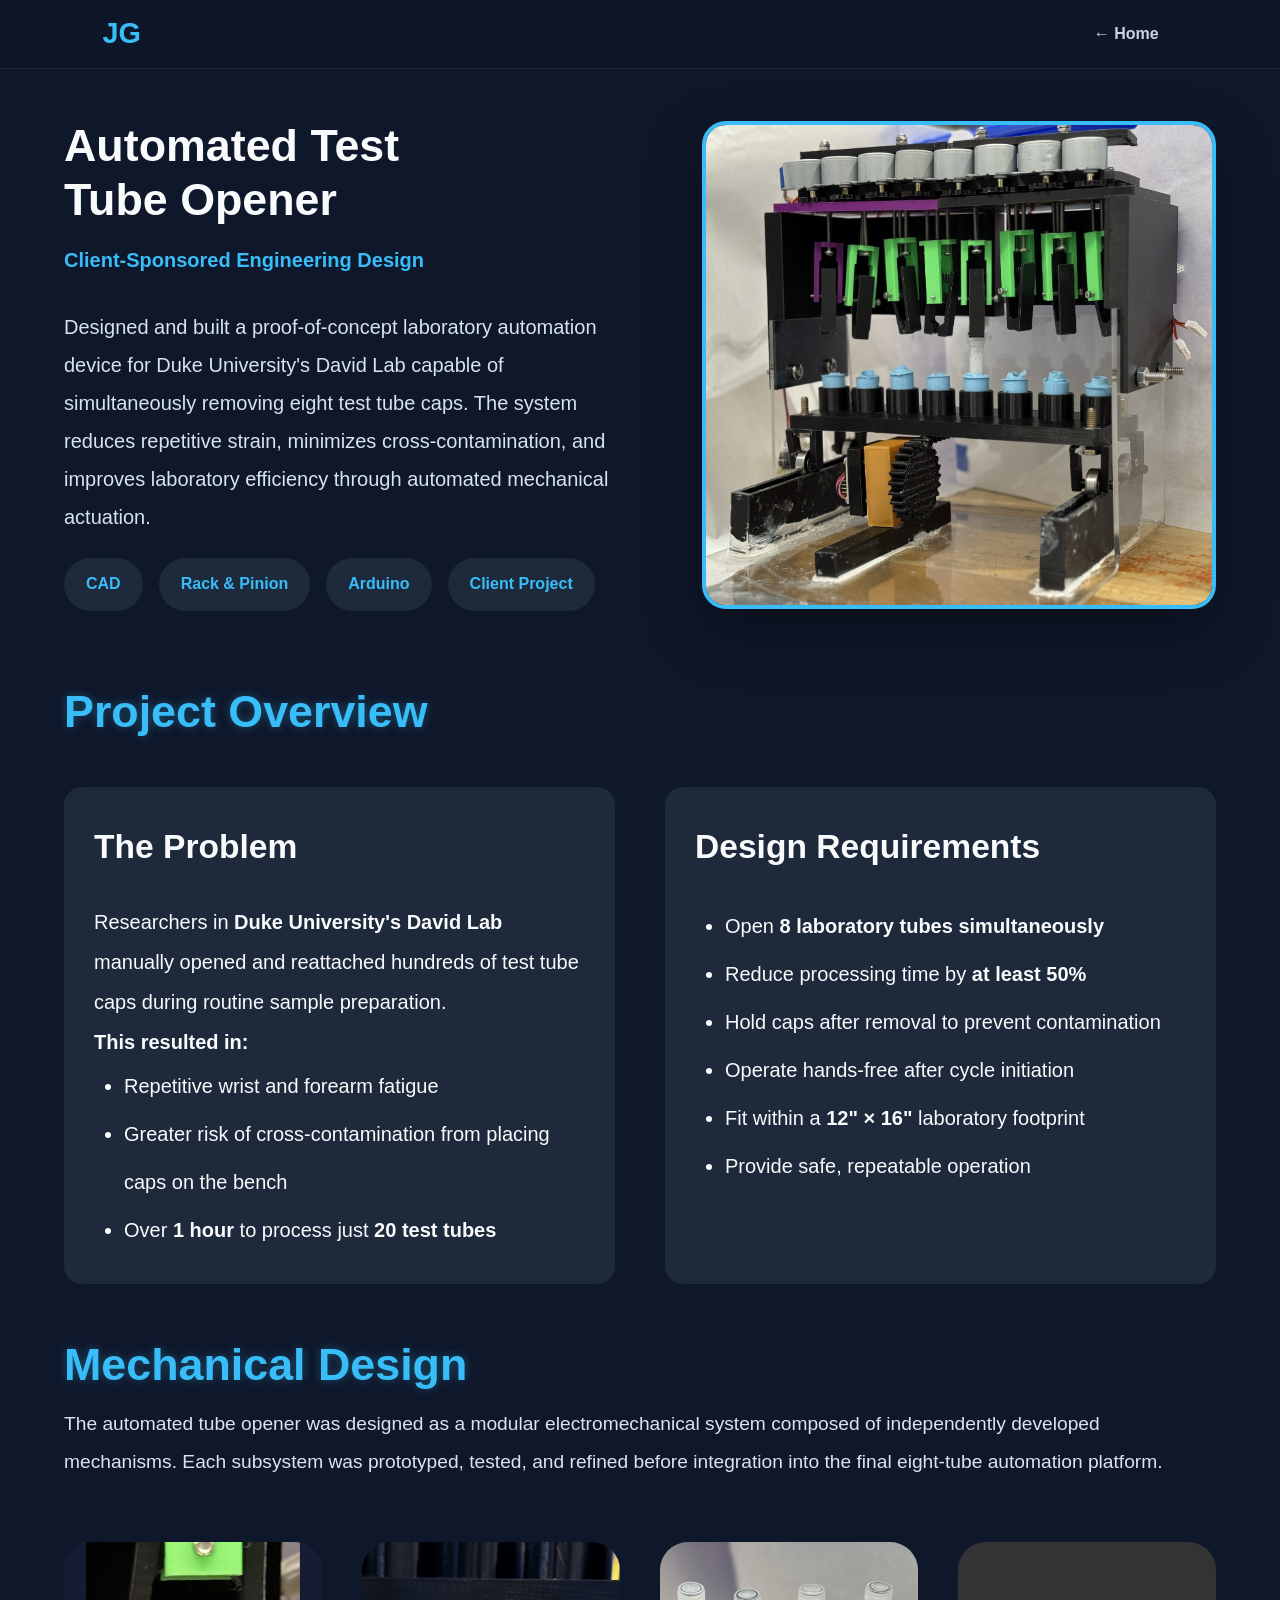
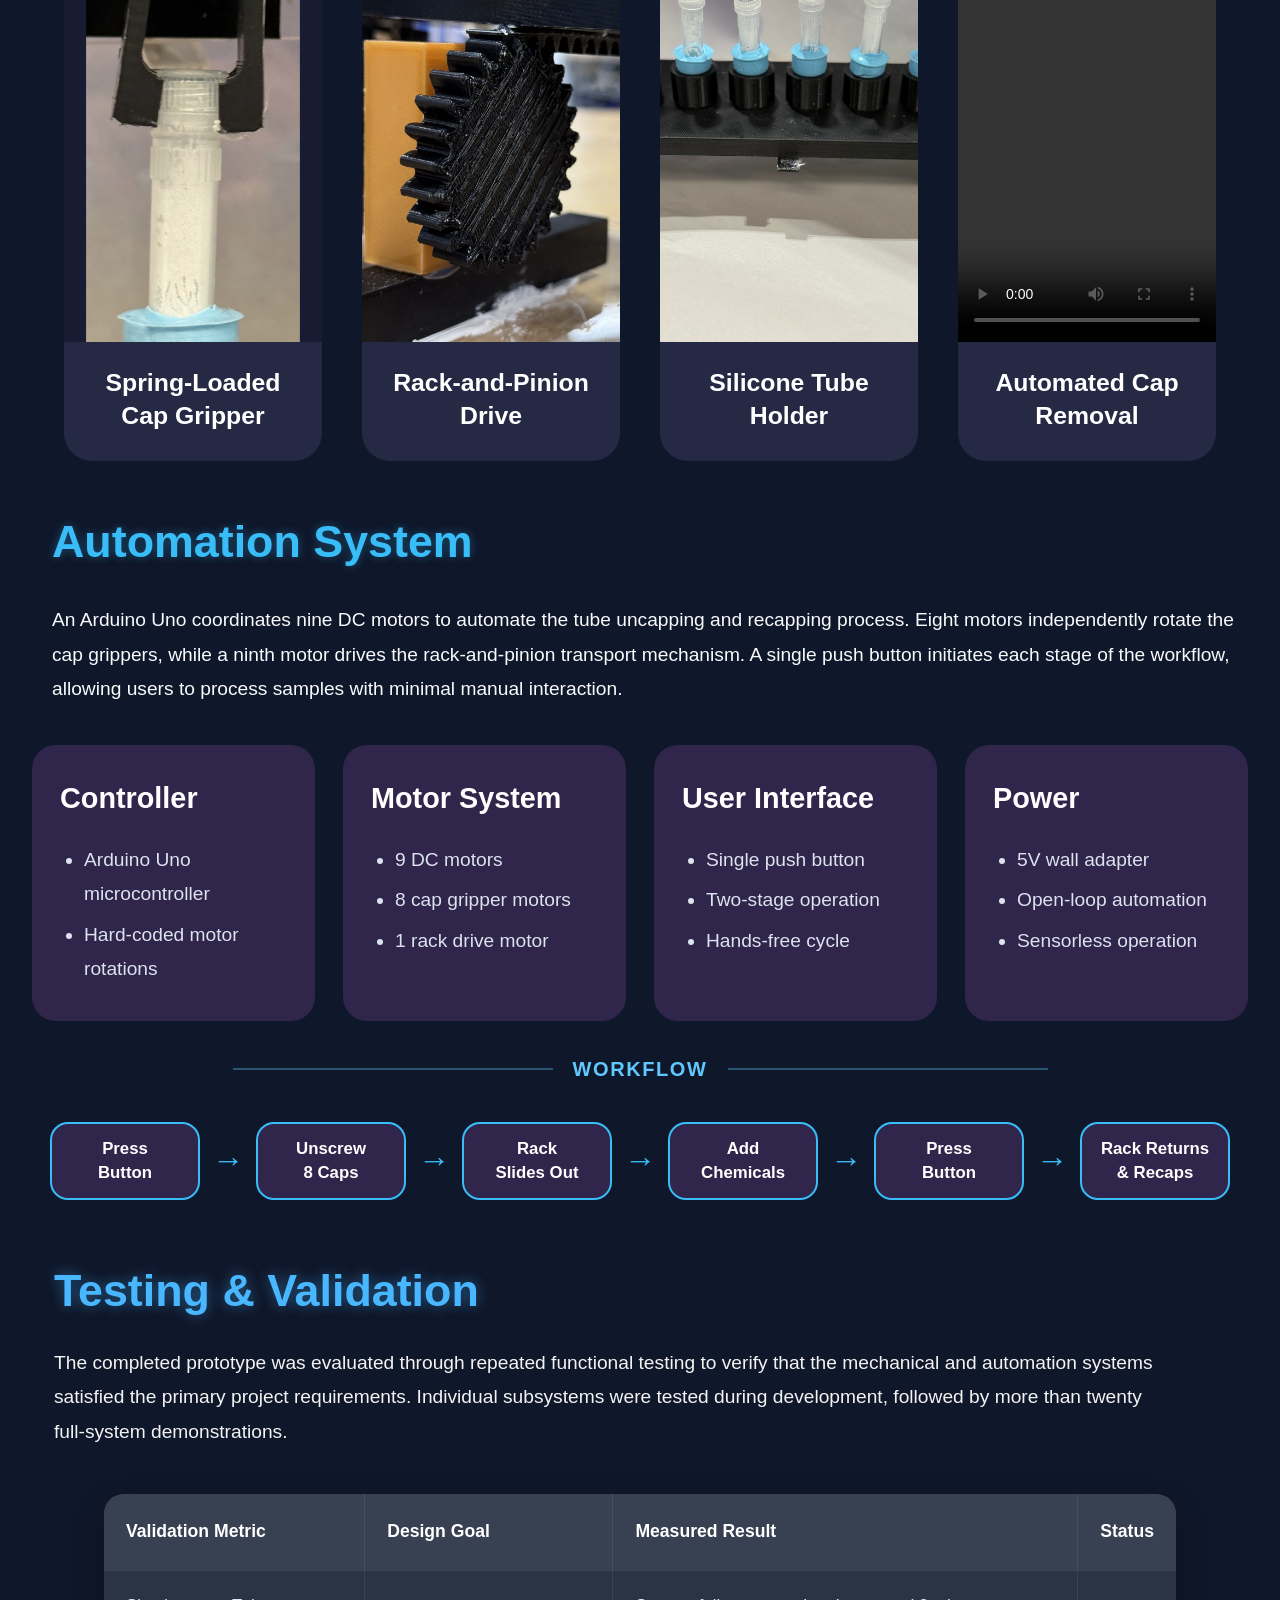
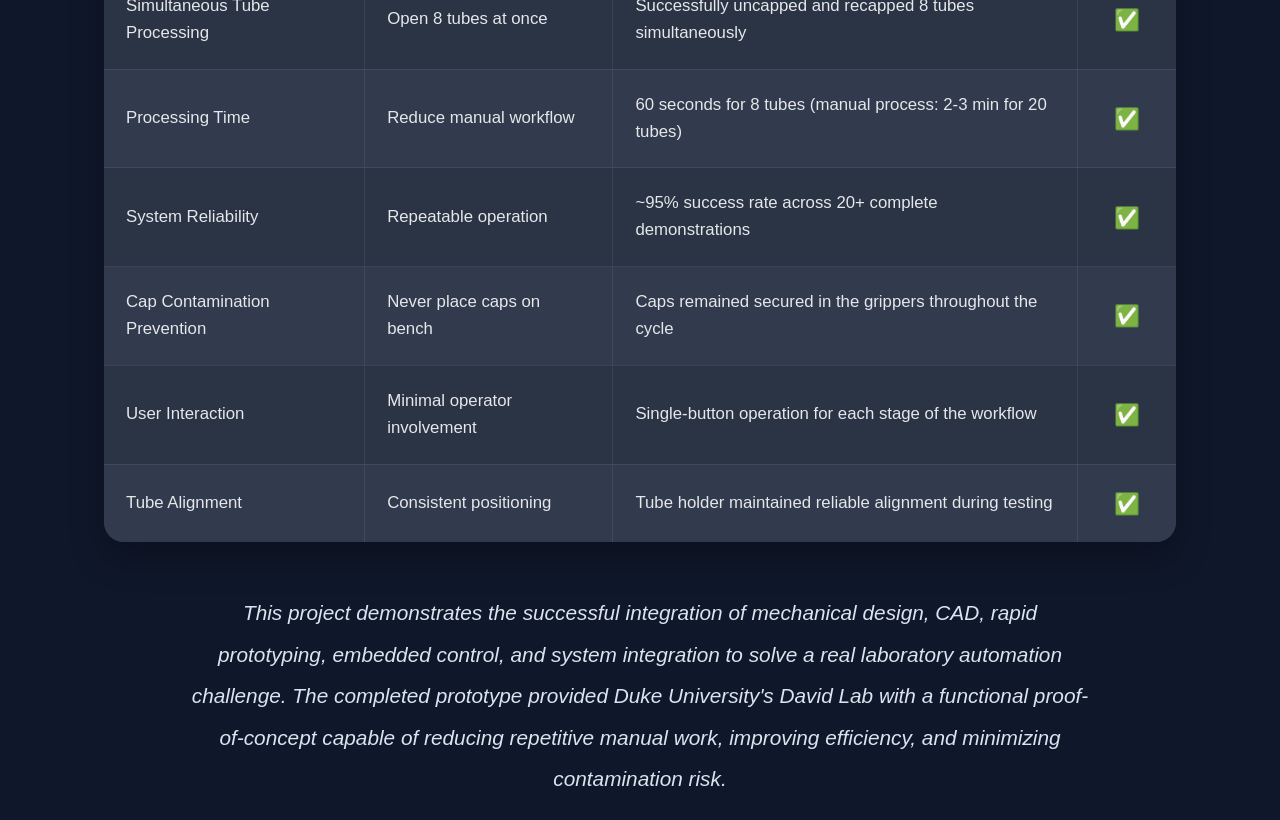
==== commit b50efa0c: "finished everything" ====
--- a/Projects/Automated-Test-Tube-Opener/index.html
+++ b/Projects/Automated-Test-Tube-Opener/index.html
@@ -351,7 +351,7 @@
                 <tr>
                     <td>Processing Time</td>
                     <td>Reduce manual workflow</td>
-                    <td>60 seconds for 8 tubes (≈24× faster per tube than manual processing)</td>
+                    <td>60 seconds for 8 tubes (manual process: 2-3 min for 20 tubes)</td>
                     <td>✅</td>
                 </tr>
 
@@ -391,6 +391,31 @@
 
 </section>
 
+<!-- ========================================= -->
+<!-- Project Impact -->
+<!-- ========================================= -->
+
+<!-- ========================================= -->
+<!-- Key Takeaways -->
+<!-- ========================================= -->
+
+<!-- ========================================= -->
+<!-- Closing Statement -->
+<!-- ========================================= -->
+
+<section class="closing-statement">
+
+    <p>
+        This project demonstrates the successful integration of mechanical
+        design, CAD, rapid prototyping, embedded control, and system
+        integration to solve a real laboratory automation challenge. The
+        completed prototype provided Duke University's David Lab with a
+        functional proof-of-concept capable of reducing repetitive manual
+        work, improving efficiency, and minimizing contamination risk.
+    </p>
+
+</section>
+
 </body>
 
 </html>
--- a/Projects/Automated-Test-Tube-Opener/style.css
+++ b/Projects/Automated-Test-Tube-Opener/style.css
@@ -782,22 +782,17 @@
 ==========================================*/
 
 .testing-section{
-
-    max-width:1600px;
-
-    margin:120px auto;
-
-    padding:0 60px;
-
+    max-width:1800px;
+    margin:30px auto;
+    padding:0 40px;
 }
 
 .testing-section h2{
 
-    font-size:64px;
-
-    color:#49b7ff;
+        color:#49b7ff;
 
     margin-bottom:35px;
+    margin-left:-50px;
 
     text-shadow:0 0 14px rgba(73,183,255,.45);
 
@@ -805,89 +800,148 @@
 
 .testing-section .section-intro{
 
-    font-size:1.45rem;
+    font-size:1.2rem;
+
+    line-height:1.8;
+
+    max-width:1200px;
+
+    margin-bottom:45px;
+    margin-top:-20px;
+    margin-left:-50px;
+
+    color:#f3f3f3;
+
+}
+
+.testing-table table{
+
+    width:100%;
+    border-collapse:collapse;
+
+    background:#2b3444;          /* Dark gray */
+
+    border-radius:20px;
+    overflow:hidden;
+
+    box-shadow:0 15px 35px rgba(0,0,0,.28);
+
+}
+
+.testing-table thead{
+
+    background:#374151;          /* Slightly lighter gray */
+
+}
+
+.testing-table th{
+
+    padding:22px;
+
+    text-align:left;
+
+    font-size:1.1rem;
+    font-weight:700;
+
+    color:#ffffff;
+
+    border-right:1px solid rgba(255,255,255,.08);
+
+}
+
+.testing-table th:last-child{
+
+    border-right:none;
+
+}
+
+.testing-table td{
+
+    padding:22px;
+
+    font-size:1.05rem;
+    line-height:1.6;
+
+    color:#e5e7eb;
+
+    border-top:1px solid rgba(255,255,255,.08);
+    border-right:1px solid rgba(255,255,255,.08);
+
+}
+
+.testing-table td:last-child{
+
+    border-right:none;
+
+    text-align:center;
+
+    font-size:1.3rem;
+
+}
+
+.testing-table tbody tr:nth-child(even){
+
+    background:#313b4d;
+
+}
+
+.testing-table tbody tr:hover{
+
+    background:#39465a;
+
+}
+<!-- ========================================= -->
+<!-- Project Impact -->
+<!-- ========================================= -->
+
+/*=========================================
+KEY TAKEAWAYS
+=========================================*/
+
+.takeaways{
+
+    max-width:1500px;
+
+    margin:70px auto 120px;
+
+    padding:0 40px;
+
+}
+
+.takeaways h2{
+
+    margin-bottom:30px;
+
+}
+
+.takeaways-box{
+
+    background:#30254a;
+
+    border-radius:24px;
+
+    padding:45px;
+
+    border:1px solid rgba(97,200,255,.15);
+
+    box-shadow:
+        0 15px 35px rgba(0,0,0,.28);
+
+}
+
+.takeaways-box p{
+
+    font-size:1.22rem;
 
     line-height:1.9;
 
-    max-width:1200px;
-
-    margin-bottom:45px;
-
-    color:#f3f3f3;
-
-}
-
-.testing-table{
-
-    overflow-x:auto;
-
-}
-
-.testing-table table{
-
-    width:100%;
-
-    border-collapse:collapse;
-
-    background:#33254f;
-
-    border-radius:18px;
-
-    overflow:hidden;
-
-}
-
-.testing-table thead{
-
-    background:#402060;
-
-}
-
-.testing-table th{
-
-    padding:22px;
-
-    text-align:left;
-
-    color:#49b7ff;
-
-    font-size:1.15rem;
-
-    font-weight:700;
-
-}
-
-.testing-table td{
-
-    padding:22px;
-
-    font-size:1.08rem;
-
-    color:white;
-
-    border-top:1px solid rgba(255,255,255,.08);
-
-    line-height:1.6;
-
-}
-
-.testing-table tbody tr{
-
-    transition:.25s;
-
-}
-
-.testing-table tbody tr:hover{
-
-    background:#3f2d60;
-
-}
-
-.testing-table td:last-child{
-
-    text-align:center;
-
-    font-size:1.35rem;
+    color:#e4e8ef;
+
+}
+
+.takeaways-box p + p{
+
+    margin-top:28px;
 
 }
 /*====================================================
@@ -1056,7 +1110,7 @@
 
     max-width:900px;
 
-    margin:70px auto 20px;
+    margin:10px auto 0px;
 
     text-align:center;
 }
